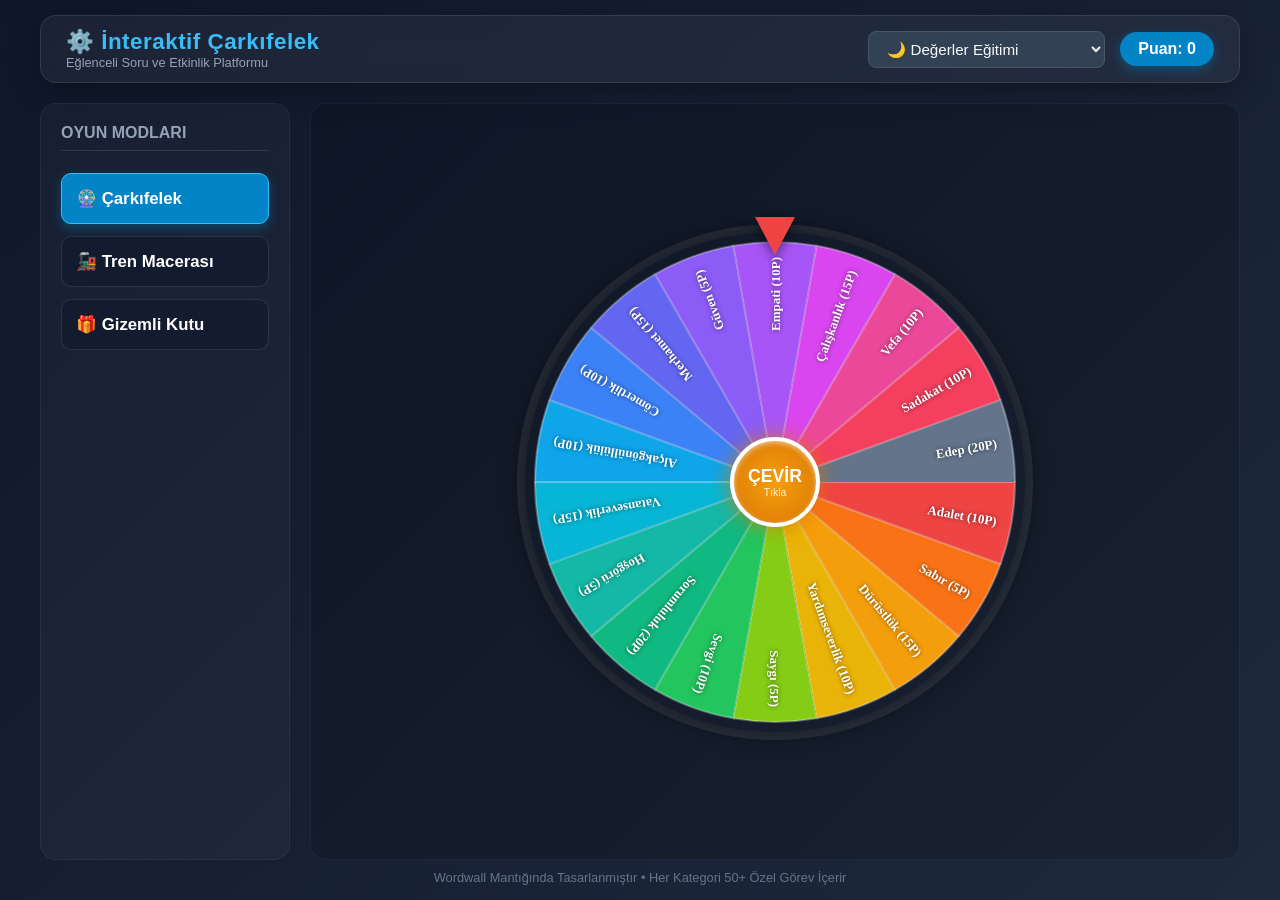
==== index.html @ 4c3ef081 "Add interactive wheel game interface in HTML" ====
<!DOCTYPE html>
<html lang="tr">
<head>
    <meta charset="UTF-8">
    <meta name="viewport" content="width=device-width, initial-scale=1.0">
    <title>İnteraktif Çarkıfelek</title>
    <style>
        * {
            box-sizing: border-box;
            margin: 0;
            padding: 0;
            font-family: 'Segoe UI', Tahoma, Geneva, Verdana, sans-serif;
            user-select: none;
        }

        body {
            background: linear-gradient(135deg, #0f172a 0%, #1e293b 100%);
            color: #fff;
            min-height: 100vh;
            display: flex;
            flex-direction: column;
            align-items: center;
            padding: 15px;
            overflow-x: hidden;
        }

        /* Top Header & Controls (Senin Orijinal Tasarımın) */
        header {
            width: 100%;
            max-width: 1200px;
            display: flex;
            justify-content: space-between;
            align-items: center;
            background: rgba(255, 255, 255, 0.05);
            backdrop-filter: blur(10px);
            padding: 12px 25px;
            border-radius: 16px;
            border: 1px solid rgba(255, 255, 255, 0.1);
            box-shadow: 0 8px 32px rgba(0,0,0,0.3);
            margin-bottom: 20px;
        }

        .title-box h1 { font-size: 1.4rem; color: #38bdf8; letter-spacing: 0.5px; }
        .title-box p { font-size: 0.8rem; color: #94a3b8; }

        .header-controls { display: flex; gap: 15px; align-items: center; }

        select {
            background: #334155; color: #f8fafc; border: 1px solid #475569;
            padding: 8px 14px; border-radius: 8px; font-size: 0.95rem; outline: none; cursor: pointer; transition: all 0.2s;
        }
        select:hover { border-color: #38bdf8; }

        .score-board {
            background: #0284c7; padding: 8px 18px; border-radius: 20px;
            font-weight: bold; font-size: 1rem; box-shadow: 0 4px 12px rgba(2, 132, 199, 0.4);
        }

        /* YENİ: Ana Layout (Yan Menü ve İçerik Alanı) */
        .main-layout {
            display: flex;
            width: 100%;
            max-width: 1200px;
            flex: 1;
            gap: 20px;
        }

        /* YENİ: Yan Menü (Sidebar) */
        .sidebar {
            width: 250px;
            background: rgba(255, 255, 255, 0.03);
            border-radius: 16px;
            border: 1px solid rgba(255, 255, 255, 0.05);
            padding: 20px;
            display: flex;
            flex-direction: column;
            gap: 12px;
        }

        .sidebar h3 {
            font-size: 1rem; color: #94a3b8; margin-bottom: 10px;
            text-transform: uppercase; border-bottom: 1px solid rgba(255,255,255,0.1); padding-bottom: 8px;
        }

        .mode-btn {
            background: rgba(15, 23, 42, 0.5); border: 1px solid rgba(255,255,255,0.1);
            color: #fff; padding: 14px; border-radius: 10px; font-size: 1.05rem; font-weight: bold;
            cursor: pointer; text-align: left; transition: 0.3s;
        }
        .mode-btn:hover { background: rgba(56, 189, 248, 0.1); }
        .mode-btn.active { background: #0284c7; border-color: #38bdf8; box-shadow: 0 4px 12px rgba(2, 132, 199, 0.4); }

        /* YENİ: Oyun Ekranı */
        .game-screen {
            flex: 1;
            display: flex;
            justify-content: center;
            align-items: center;
            position: relative;
            background: rgba(0, 0, 0, 0.15);
            border-radius: 16px;
            border: 1px solid rgba(255, 255, 255, 0.05);
            overflow: hidden;
            min-height: 550px;
            transition: transform 1s cubic-bezier(0.25, 1, 0.5, 1); /* Zoom efekti için geçiş eklendi */
            transform-origin: center bottom; /* Zoom merkezini alta aldık */
        }
        
        /* Zoom Class'ı eklendiğinde ekran yakınlaşır */
        .game-screen.zoomed {
            transform: scale(2.5) translateY(10%); 
        }

        .game-mode { display: none; width: 100%; height: 100%; justify-content: center; align-items: center; flex-direction: column; }
        .game-mode.active { display: flex; animation: fadeIn 0.4s; }

        @keyframes fadeIn { from { opacity: 0; } to { opacity: 1; } }

        /* Senin Çarkıfelek CSS'in */
        .wheel-wrapper { position: relative; width: 500px; height: 500px; display: flex; justify-content: center; align-items: center; margin: 10px 0; }
        .pointer {
            position: absolute; top: -15px; left: 50%; transform: translateX(-50%); width: 0; height: 0;
            border-left: 20px solid transparent; border-right: 20px solid transparent; border-top: 38px solid #ef4444; z-index: 10;
            filter: drop-shadow(0 4px 6px rgba(0,0,0,0.5));
        }
        canvas { border-radius: 50%; box-shadow: 0 0 35px rgba(0, 0, 0, 0.6), 0 0 0 8px rgba(255, 255, 255, 0.1); }
        .spin-btn {
            position: absolute; width: 90px; height: 90px; background: radial-gradient(circle, #f59e0b 0%, #d97706 100%);
            border: 4px solid #ffffff; border-radius: 50%; color: #ffffff; font-weight: 900; font-size: 1.1rem;
            display: flex; flex-direction: column; justify-content: center; align-items: center; cursor: pointer;
            box-shadow: 0 0 20px rgba(217, 119, 6, 0.8), inset 0 2px 5px rgba(255,255,255,0.5); z-index: 5; transition: transform 0.2s;
        }
        .spin-btn:active { transform: scale(0.95); }
        .spin-btn span { font-size: 0.65rem; font-weight: normal; opacity: 0.9; }

        /* YENİ: Tren Animasyonu CSS'i */
        .train-world { position: relative; width: 100%; height: 100%; display: flex; flex-direction: column; justify-content: flex-end; }
        .railway { width: 100%; height: 25px; background: #334155; position: absolute; bottom: 60px; border-top: 3px solid #94a3b8; border-bottom: 3px solid #94a3b8; z-index: 2; }
        .tunnel { position: absolute; right: -40px; bottom: 62px; font-size: 11rem; z-index: 10; line-height: 0.8; text-shadow: -10px 0 20px rgba(0,0,0,0.8); }
        
        .train {
            position: absolute; left: -250px; bottom: 70px; font-size: 6rem; z-index: 5;
            transition: transform 3.5s cubic-bezier(0.25, 0.1, 0.25, 1);
        }
        .train.go { transform: translateX(1200px); }
        
        .box-drop {
            position: absolute; left: 50%; top: -250px; transform: translateX(-50%); font-size: 4rem; cursor: pointer;
            transition: top 0.6s cubic-bezier(0.5, 1.5, 0.8, 1), transform 0.3s, opacity 0.3s; /* Transition eklendi */
            filter: drop-shadow(0 10px 15px rgba(0,0,0,0.6)); opacity: 0; z-index: 15; text-align: center;
        }
        /* Kutu Düşme Yeri Rayların Üstü Oldu */
        .box-drop.falling { top: calc(100% - 150px); opacity: 1; } 
        .box-drop:hover { transform: translateX(-50%) scale(1.1); }
        
        /* Kutu Patlama Animasyonu */
        .box-drop.opening {
            transform: translateX(-50%) scale(3); /* Büyüyerek patlama */
            opacity: 0; /* Görünmez olma */
            transition: transform 0.8s cubic-bezier(0.25, 1, 0.5, 1), opacity 0.8s ease-out;
            pointer-events: none; /* Tıklanmayı kapat */
        }

        .start-train-btn {
            background: #8b5cf6; color: white; border: none; padding: 15px 35px; border-radius: 12px; font-size: 1.2rem;
            font-weight: bold; cursor: pointer; margin-bottom: 250px; box-shadow: 0 4px 15px rgba(139, 92, 246, 0.5); z-index: 20; position: relative;
        }
        
        /* Ekranı Parlatma Efekti (Beyaz Flaş) */
        .flash-overlay {
            position: absolute; top: 0; left: 0; width: 100%; height: 100%;
            background: white; opacity: 0; z-index: 50; pointer-events: none;
            transition: opacity 0.5s ease-out;
        }
        .flash-overlay.flash { opacity: 0.8; }

        /* YENİ: Gizemli Kutu CSS'i */
        .mystery-box { font-size: 8rem; cursor: pointer; filter: drop-shadow(0 10px 20px rgba(0,0,0,0.5)); transition: transform 0.2s; }
        .mystery-box:hover { transform: scale(1.05); }
        .mystery-box.shake { animation: shake 0.5s cubic-bezier(.36,.07,.19,.97) both; }
        @keyframes shake { 10%, 90% { transform: translate3d(-5px, 0, 0); } 20%, 80% { transform: translate3d(5px, 0, 0); } 30%, 50%, 70% { transform: translate3d(-10px, 0, 0) rotate(-5deg); } 40%, 60% { transform: translate3d(10px, 0, 0) rotate(5deg); } }

        /* Senin Orijinal Modal (Soru) CSS'in */
        .modal-overlay { position: fixed; top: 0; left: 0; width: 100vw; height: 100vh; background: rgba(15, 23, 42, 0.85); backdrop-filter: blur(8px); display: flex; justify-content: center; align-items: center; z-index: 100; opacity: 0; visibility: hidden; transition: 0.5s ease; }
        .modal-overlay.active { opacity: 1; visibility: visible; transition-delay: 0.3s; /* Sorunun gelmesini biraz geciktiriyoruz */ } 
        .modal-card { background: #1e293b; border: 2px solid #38bdf8; border-radius: 24px; padding: 35px; width: 90%; max-width: 650px; text-align: center; box-shadow: 0 25px 50px -12px rgba(0, 0, 0, 0.7); transform: scale(0.3); transition: 0.7s cubic-bezier(0.34, 1.56, 0.64, 1); }
        .modal-overlay.active .modal-card { transform: scale(1); }
        .modal-header { display: inline-block; background: rgba(56, 189, 248, 0.15); color: #38bdf8; padding: 6px 16px; border-radius: 20px; font-size: 0.9rem; font-weight: 600; margin-bottom: 12px; }
        .modal-title { font-size: 2.2rem; color: #f8fafc; margin-bottom: 5px; font-weight: 800; }
        .modal-points { font-size: 1.2rem; color: #fbbf24; font-weight: 700; margin-bottom: 20px; }
        .task-box { background: #0f172a; border-radius: 16px; padding: 22px; font-size: 1.25rem; color: #e2e8f0; line-height: 1.6; margin-bottom: 25px; border: 1px dashed rgba(255, 255, 255, 0.15); display: flex; align-items: center; justify-content: center; min-height: 100px; }
        .modal-actions { display: flex; gap: 15px; justify-content: center; }
        .btn { padding: 12px 28px; border-radius: 12px; font-size: 1rem; font-weight: bold; cursor: pointer; border: none; color: white; display: flex; align-items: center; gap: 8px; }
        .btn-remove { background: #ef4444; } .btn-spin { background: #10b981; }

        footer { font-size: 0.8rem; color: #64748b; margin-top: 10px; text-align: center; width: 100%; }

        @media (max-width: 768px) {
            .main-layout { flex-direction: column; }
            .sidebar { width: 100%; flex-direction: row; flex-wrap: wrap; justify-content: center; }
            .sidebar h3 { width: 100%; text-align: center; }
            .wheel-wrapper { width: 320px; height: 320px; }
            header { flex-direction: column; gap: 10px; text-align: center; }
            .box-drop.falling { top: calc(100% - 130px); }
        }
    </style>
</head>
<body>

    <header>
        <div class="title-box">
            <h1>⚙️ İnteraktif Çarkıfelek</h1>
            <p>Eğlenceli Soru ve Etkinlik Platformu</p>
        </div>
        <div class="header-controls">
            <select id="presetSelect" onchange="changePreset()">
                <option value="degerler">🌙 Değerler Eğitimi</option>
                <option value="turkce">📚 Türkçe / Edebiyat</option>
                <option value="mat">📐 Matematik</option>
                <option value="fen">🔬 Fen Bilimleri</option>
                <option value="sosyal">🌍 Sosyal Bilgiler</option>
                <option value="ingilizce">🇬🇧 İngilizce</option>
                <option value="bilisim">💻 Bilişim & Teknoloji</option>
                <option value="sanat">🎨 Görsel Sanatlar & Müzik</option>
                <option value="kultur">🏆 Genel Kültür</option>
            </select>
            <div class="score-board">Puan: <span id="totalScore">0</span></div>
        </div>
    </header>

    <div class="main-layout">
        <!-- SOL MENÜ -->
        <div class="sidebar">
            <h3>Oyun Modları</h3>
            <button class="mode-btn active" onclick="setMode('wheel', this)">🎡 Çarkıfelek</button>
            <button class="mode-btn" onclick="setMode('train', this)">🚂 Tren Macerası</button>
            <button class="mode-btn" onclick="setMode('box', this)">🎁 Gizemli Kutu</button>
        </div>

        <!-- OYUN ALANI -->
        <div class="game-screen" id="mainGameScreen">
            <!-- Ekran Parlaması İçin -->
            <div class="flash-overlay" id="flashScreen"></div>

            <!-- Mod 1: Orijinal Çarkıfelek -->
            <div id="mode-wheel" class="game-mode active">
                <div class="wheel-wrapper">
                    <div class="pointer"></div>
                    <canvas id="wheelCanvas" width="500" height="500"></canvas>
                    <button class="spin-btn" id="spinBtn" onclick="spin()">
                        ÇEVİR<span>Tıkla</span>
                    </button>
                </div>
            </div>

            <!-- Mod 2: Tren Macerası -->
            <div id="mode-train" class="game-mode">
                <button class="start-train-btn" id="trainBtn" onclick="startTrain()">Treni Yola Çıkar</button>
                <div class="box-drop" id="trainBox" onclick="openTrainBoxWithAnim()">📦<br><span style="font-size: 1.2rem; color:#fff;">Soru Kutusu</span></div>
                <div class="train-world">
                    <div class="tunnel">⛰️⬛</div>
                    <div class="railway"></div>
                    <div class="train" id="trainIcon">🚂🚋🚋</div>
                </div>
            </div>

            <!-- Mod 3: Gizemli Kutu -->
            <div id="mode-box" class="game-mode">
                <h2 style="color: #cbd5e1; margin-bottom: 20px;">Sıradaki Konu Hangisi Olacak?</h2>
                <div class="mystery-box" id="mBox" onclick="shakeBox()">🎁</div>
                <p style="color: #94a3b8; margin-top: 10px;">Açmak için kutuya tıkla</p>
            </div>

        </div>
    </div>

    <!-- Orijinal Modal Tasarımın -->
    <div class="modal-overlay" id="resultModal">
        <div class="modal-card">
            <div class="modal-header" id="modalCategoryTag">Kategori</div>
            <div class="modal-title" id="modalTitle">Adalet</div>
            <div class="modal-points" id="modalPoints">+10 Puan</div>
            <div class="task-box" id="modalTask">Görev yükleniyor...</div>
            <div class="modal-actions">
                <button class="btn btn-remove" onclick="removeCurrentSlice()">🗑️ Kaldır (Sil)</button>
                <button class="btn btn-spin" onclick="closeModal()">🔄 Tamam (Devam Et)</button>
            </div>
        </div>
    </div>

    <footer>
        Wordwall Mantığında Tasarlanmıştır • Her Kategori 50+ Özel Görev İçerir
    </footer>

    <script>
        // --- SESLER ---
        const audioCtx = new (window.AudioContext || window.webkitAudioContext)();
        function playSound(type) {
            if (audioCtx.state === 'suspended') audioCtx.resume();
            const osc = audioCtx.createOscillator(); const gain = audioCtx.createGain();
            osc.connect(gain); gain.connect(audioCtx.destination);
            if (type === 'tick') {
                osc.type = 'triangle'; osc.frequency.setValueAtTime(600, audioCtx.currentTime); osc.frequency.exponentialRampToValueAtTime(100, audioCtx.currentTime + 0.05);
                gain.gain.setValueAtTime(0.15, audioCtx.currentTime); gain.gain.linearRampToValueAtTime(0.01, audioCtx.currentTime + 0.05);
                osc.start(); osc.stop(audioCtx.currentTime + 0.05);
            } else if (type === 'drop') {
                osc.type = 'sine'; osc.frequency.setValueAtTime(200, audioCtx.currentTime); osc.frequency.exponentialRampToValueAtTime(50, audioCtx.currentTime + 0.3);
                gain.gain.setValueAtTime(0.3, audioCtx.currentTime); gain.gain.linearRampToValueAtTime(0.01, audioCtx.currentTime + 0.3);
                osc.start(); osc.stop(audioCtx.currentTime + 0.3);
            } else if (type === 'win') {
                [400, 500, 600, 800].forEach((f, i) => {
                    const o = audioCtx.createOscillator(); const g = audioCtx.createGain(); o.connect(g); g.connect(audioCtx.destination);
                    o.frequency.value = f; g.gain.setValueAtTime(0.1, audioCtx.currentTime + i*0.1); g.gain.linearRampToValueAtTime(0.01, audioCtx.currentTime + i*0.1+0.2);
                    o.start(audioCtx.currentTime + i*0.1); o.stop(audioCtx.currentTime + i*0.1+0.2);
                });
            } else if (type === 'boom') { // Yeni Patlama Sesi
                 osc.type = 'square'; osc.frequency.setValueAtTime(100, audioCtx.currentTime); osc.frequency.exponentialRampToValueAtTime(10, audioCtx.currentTime + 0.8);
                 gain.gain.setValueAtTime(0.4, audioCtx.currentTime); gain.gain.linearRampToValueAtTime(0.01, audioCtx.currentTime + 0.8);
                 osc.start(); osc.stop(audioCtx.currentTime + 0.8);
            }
        }

        // --- VERİTABANI VE SORU ÜRETİCİ ---
        function generate50Tasks(categoryName, presetType) {
            const tasks = [];
            for (let i = 1; i <= 50; i++) {
                if (presetType === 'degerler') tasks.push(`[${categoryName} - Görev ${i}]: "${categoryName}" değerini uyguladığın ${i}. somut örneği paylaş.`);
                else if (presetType === 'fen') tasks.push(`[${categoryName} - Soru ${i}]: "${categoryName}" konusuyla ilgili günlük yaşamdan bir örnek ver.`);
                else if (presetType === 'mat') tasks.push(`[${categoryName} - Soru ${i}]: "${categoryName}" kullanılarak çözülebilecek ${i}. bir problem uydur.`);
                else if (presetType === 'turkce') tasks.push(`[${categoryName} - Görev ${i}]: İçinde "${categoryName}" kuralları olan ${i}. yaratıcı cümleni kur.`);
                else if (presetType === 'sosyal') tasks.push(`[${categoryName} - Soru ${i}]: "${categoryName}" konusunun günümüz dünyasına ${i}. etkisini anlat.`);
                else if (presetType === 'ingilizce') tasks.push(`[${categoryName} - Task ${i}]: Make a sentence using "${categoryName}" rules.`);
                else if (presetType === 'sanat') tasks.push(`[${categoryName} - Görev ${i}]: "${categoryName}" dendiğinde aklına gelen sanat eserini anlat.`);
                else if (presetType === 'kultur') tasks.push(`[${categoryName} - Soru ${i}]: "${categoryName}" alanında duyduğun ilginç bilgiyi paylaş.`);
                else tasks.push(`[${categoryName} - Görev ${i}]: "${categoryName}" kavramını teknolojiden anlamayan birine nasıl anlatırsın?`);
            }
            return tasks;
        }

        const rawPresets = {
            degerler: [{ name: "Adalet", points: 10 }, { name: "Sabır", points: 5 }, { name: "Dürüstlük", points: 15 }, { name: "Yardımseverlik", points: 10 }, { name: "Saygı", points: 5 }, { name: "Sevgi", points: 10 }, { name: "Sorumluluk", points: 20 }, { name: "Hoşgörü", points: 5 }, { name: "Vatanseverlik", points: 15 }, { name: "Alçakgönüllülük", points: 10 }, { name: "Cömertlik", points: 10 }, { name: "Merhamet", points: 15 }, { name: "Güven", points: 5 }, { name: "Empati", points: 10 }, { name: "Çalışkanlık", points: 15 }, { name: "Vefa", points: 10 }, { name: "Sadakat", points: 10 }, { name: "Edep", points: 20 }],
            turkce: [{ name: "Fiilimsiler", points: 15 }, { name: "Cümle Ögeleri", points: 20 }, { name: "Noktalama", points: 10 }, { name: "Yazım Kuralları", points: 10 }, { name: "Paragraf", points: 5 }, { name: "Anlam", points: 5 }, { name: "Atasözleri", points: 10 }, { name: "Deyimler", points: 10 }, { name: "Ses Olayları", points: 15 }, { name: "İsimler", points: 5 }, { name: "Sıfatlar", points: 10 }, { name: "Zamirler", points: 10 }, { name: "Zarflar", points: 15 }, { name: "Edat & Bağlaç", points: 10 }, { name: "Şiir", points: 20 }, { name: "Sanatlar", points: 15 }],
            mat: [{ name: "Çarpanlar", points: 15 }, { name: "Üslü İfadeler", points: 10 }, { name: "Kareköklü", points: 15 }, { name: "Veri Analizi", points: 5 }, { name: "Olasılık", points: 10 }, { name: "Cebirsel", points: 20 }, { name: "Denklemler", points: 15 }, { name: "Eşitsizlikler", points: 10 }, { name: "Üçgenler", points: 15 }, { name: "Benzerlik", points: 10 }, { name: "Dönüşüm", points: 5 }, { name: "Cisimler", points: 15 }, { name: "Orantı", points: 5 }, { name: "Yüzdeler", points: 10 }, { name: "Rasyonel", points: 10 }, { name: "Tam Sayılar", points: 5 }],
            fen: [{ name: "Hücre", points: 10 }, { name: "Kuvvet", points: 15 }, { name: "Madde", points: 5 }, { name: "Işık & Ses", points: 10 }, { name: "DNA", points: 20 }, { name: "Periyodik", points: 15 }, { name: "Makineler", points: 10 }, { name: "Elektrik", points: 10 }, { name: "Asit/Baz", points: 15 }, { name: "Sistemler", points: 5 }, { name: "Ekosistem", points: 10 }, { name: "Basınç", points: 15 }, { name: "Isı", points: 10 }, { name: "Güneş Sis.", points: 5 }, { name: "Atom", points: 10 }],
            sosyal: [{ name: "İlk Türkler", points: 10 }, { name: "Osmanlı", points: 15 }, { name: "İnkılap", points: 20 }, { name: "İklimler", points: 5 }, { name: "Yeryüzü", points: 10 }, { name: "Nüfus", points: 5 }, { name: "Yönetim", points: 10 }, { name: "İnsan Hakları", points: 15 }, { name: "Sorunlar", points: 20 }, { name: "Ekonomi", points: 10 }, { name: "Demokrasi", points: 15 }, { name: "Milli Müc.", points: 20 }, { name: "Afetler", points: 5 }, { name: "Harita", points: 10 }],
            ingilizce: [{ name: "Present Simple", points: 10 }, { name: "Continuous", points: 15 }, { name: "Past Tense", points: 20 }, { name: "Future", points: 10 }, { name: "Modals", points: 15 }, { name: "Pronouns", points: 5 }, { name: "Adjectives", points: 10 }, { name: "Adverbs", points: 10 }, { name: "Vocabulary", points: 15 }, { name: "Speaking", points: 20 }, { name: "Hobbies", points: 5 }, { name: "Animals", points: 10 }],
            bilisim: [{ name: "Algoritma", points: 15 }, { name: "Yapay Zeka", points: 20 }, { name: "Siber Güvenlik", points: 15 }, { name: "Donanım", points: 5 }, { name: "Yazılım", points: 10 }, { name: "Ağ", points: 10 }, { name: "Veri Tabanı", points: 15 }, { name: "Robotik", points: 20 }, { name: "3D", points: 10 }, { name: "Web", points: 10 }, { name: "Bulut", points: 10 }, { name: "Python", points: 15 }],
            sanat: [{ name: "Renkler", points: 10 }, { name: "Perspektif", points: 15 }, { name: "Rönesans", points: 20 }, { name: "Notalar", points: 5 }, { name: "Klasik Müzik", points: 15 }, { name: "Mimari", points: 15 }, { name: "Fotoğraf", points: 10 }, { name: "Bestekarlar", points: 15 }, { name: "Sinema", points: 10 }],
            kultur: [{ name: "Uzay", points: 15 }, { name: "Bilim İnsanları", points: 20 }, { name: "İcatlar", points: 10 }, { name: "Keşifler", points: 15 }, { name: "Mitoloji", points: 20 }, { name: "Harikalar", points: 15 }, { name: "Felsefe", points: 20 }, { name: "Nobel", points: 15 }, { name: "Spor", points: 10 }]
        };

        let activeSlices = []; let totalScore = 0; let selectedSliceIndex = -1;
        const sliceColors = ["#ef4444", "#f97316", "#f59e0b", "#eab308", "#84cc16", "#22c55e", "#10b981", "#14b8a6", "#06b6d4", "#0ea5e9", "#3b82f6", "#6366f1", "#8b5cf6", "#a855f7", "#d946ef", "#ec4899", "#f43f5e", "#64748b"];

        function changePreset() {
            const presetKey = document.getElementById("presetSelect").value;
            activeSlices = rawPresets[presetKey].map((item, idx) => ({
                name: item.name, points: item.points, color: sliceColors[idx % sliceColors.length], tasks: generate50Tasks(item.name, presetKey)
            }));
            drawWheel();
        }

        // --- SOL MENÜ GEÇİŞ ---
        function setMode(modeId, btn) {
            document.querySelectorAll('.game-mode').forEach(el => el.classList.remove('active'));
            document.getElementById('mode-' + modeId).classList.add('active');
            document.querySelectorAll('.mode-btn').forEach(el => el.classList.remove('active'));
            btn.classList.add('active');
        }

        // --- 1. ÇARKIFELEK İŞLEMLERİ ---
        const canvas = document.getElementById("wheelCanvas"); const ctx = canvas.getContext("2d"); const radius = canvas.width / 2;
        let currentAngle = 0; let isSpinning = false;

        function drawWheel() {
            ctx.clearRect(0, 0, canvas.width, canvas.height);
            if (activeSlices.length === 0) { ctx.fillStyle = "#fff"; ctx.font = "bold 20px Segoe UI"; ctx.textAlign = "center"; ctx.fillText("Tüm dilimler tamamlandı!", radius, radius); return; }
            const arcSize = (2 * Math.PI) / activeSlices.length;
            for (let i = 0; i < activeSlices.length; i++) {
                const angle = currentAngle + i * arcSize;
                ctx.beginPath(); ctx.moveTo(radius, radius); ctx.arc(radius, radius, radius - 10, angle, angle + arcSize);
                ctx.fillStyle = activeSlices[i].color; ctx.fill(); ctx.lineWidth = 2; ctx.strokeStyle = "rgba(255,255,255,0.3)"; ctx.stroke();
                ctx.save(); ctx.translate(radius, radius); ctx.rotate(angle + arcSize / 2);
                ctx.textAlign = "right"; ctx.fillStyle = "#ffffff"; ctx.font = "bold 13px Segoe UI"; ctx.shadowColor = "rgba(0, 0, 0, 0.6)"; ctx.shadowBlur = 4;
                ctx.fillText(`${activeSlices[i].name} (${activeSlices[i].points}P)`, radius - 25, 5); ctx.restore();
            }
        }

        function spin() {
            if (isSpinning || activeSlices.length === 0) return;
            isSpinning = true; const spinDuration = 5000; const startAngle = currentAngle;
            const totalRotation = (5 + Math.random() * 5) * 2 * Math.PI; const startTime = performance.now(); let lastTick = currentAngle;

            function animateSpin(currentTime) {
                const progress = Math.min((currentTime - startTime) / spinDuration, 1);
                currentAngle = startAngle + (1 - Math.pow(1 - progress, 4)) * totalRotation; drawWheel();
                
                const arcSize = (2 * Math.PI) / activeSlices.length;
                if (Math.floor(currentAngle / arcSize) !== Math.floor(lastTick / arcSize)) { playSound('tick'); lastTick = currentAngle; }
                
                if (progress < 1) requestAnimationFrame(animateSpin);
                else { isSpinning = false; triggerResult((2 * Math.PI - (currentAngle % (2 * Math.PI)) + 1.5 * Math.PI) % (2 * Math.PI)); }
            }
            requestAnimationFrame(animateSpin);
        }

        // --- 2. TREN MACERASI İŞLEMLERİ ---
        function startTrain() {
            if (activeSlices.length === 0) return alert("Bütün konular çözüldü!");
            const train = document.getElementById("trainIcon"); const box = document.getElementById("trainBox"); const btn = document.getElementById("trainBtn");
            btn.style.display = "none"; box.classList.remove("falling"); box.classList.remove("opening"); train.style.transition = "none"; train.classList.remove("go");
            
            setTimeout(() => {
                train.style.transition = "transform 3.5s cubic-bezier(0.25, 0.1, 0.25, 1)"; train.classList.add("go");
                setTimeout(() => { box.classList.add("falling"); playSound('drop'); }, 2200);
            }, 50);
        }

        // YENİ ANIMASYON: Kutuyu Aç ve Yakınlaştır (Zoom)
        function openTrainBoxWithAnim() {
            if (activeSlices.length === 0) return;
            const box = document.getElementById("trainBox");
            const screen = document.getElementById("mainGameScreen");
            const flash = document.getElementById("flashScreen");

            // 1. Ekranı Zoomla
            screen.classList.add("zoomed");
            
            // 2. Zoom bitince kutuyu patlat
            setTimeout(() => {
                playSound('boom');
                box.classList.add("opening"); // Kutu büyüyüp şeffaflaşır (patlar)
                flash.classList.add("flash"); // Beyaz parlama efekti
                
                // 3. Parlama geçtikten sonra soruyu getir
                setTimeout(() => {
                    flash.classList.remove("flash");
                    triggerResult(Math.random() * 2 * Math.PI); // Rastgele Açıdan Soru Seçimi
                }, 500);
            }, 1000); // 1 Saniyelik zoom animasyon süresini bekler
        }


        // --- 3. GİZEMLİ KUTU İŞLEMLERİ ---
        function shakeBox() {
            if (activeSlices.length === 0) return alert("Bütün konular çözüldü!");
            const box = document.getElementById("mBox");
            box.classList.add("shake"); playSound('tick');
            setTimeout(() => { box.classList.remove("shake"); triggerResult(Math.random() * 2 * Math.PI); }, 600);
        }

        // --- ORTAK SORU MODALI ---
        function triggerResult(calculatedAngle) {
            const arcSize = (2 * Math.PI) / activeSlices.length;
            selectedSliceIndex = Math.floor(calculatedAngle / arcSize) % activeSlices.length;
            const selected = activeSlices[selectedSliceIndex];
            
            totalScore += selected.points; document.getElementById("totalScore").innerText = totalScore;
            const taskIndex = Math.floor(Math.random() * selected.tasks.length);
            const chosenTask = selected.tasks[taskIndex];
            selected.tasks.splice(taskIndex, 1); // Çıkan soruyu sil (birdaha çıkmasın)

            document.getElementById("modalCategoryTag").innerText = document.getElementById("presetSelect").selectedOptions[0].text;
            document.getElementById("modalTitle").innerText = selected.name;
            document.getElementById("modalPoints").innerText = `🎯 Kazanılan: +${selected.points} Puan`;
            document.getElementById("modalTask").innerText = chosenTask;

            playSound('win'); document.getElementById("resultModal").classList.add("active");
        }

        // Modal Butonları
        function removeCurrentSlice() { 
            if (selectedSliceIndex !== -1) { activeSlices.splice(selectedSliceIndex, 1); selectedSliceIndex = -1; drawWheel(); } 
            closeModal(); 
        }

        function closeModal() { 
            document.getElementById("resultModal").classList.remove("active"); 
            
            // YENİ: Ekran Zoomunu Sıfırla (Tren Animasyonundan sonra)
            const screen = document.getElementById("mainGameScreen");
            if (screen.classList.contains("zoomed")) {
                screen.classList.remove("zoomed");
                document.getElementById("trainBtn").style.display = "block"; 
                document.getElementById("trainBox").classList.remove("falling");
                document.getElementById("trainBox").classList.remove("opening");
            }
        }

        window.onload = () => { changePreset(); };
    </script>
</body>
</html>
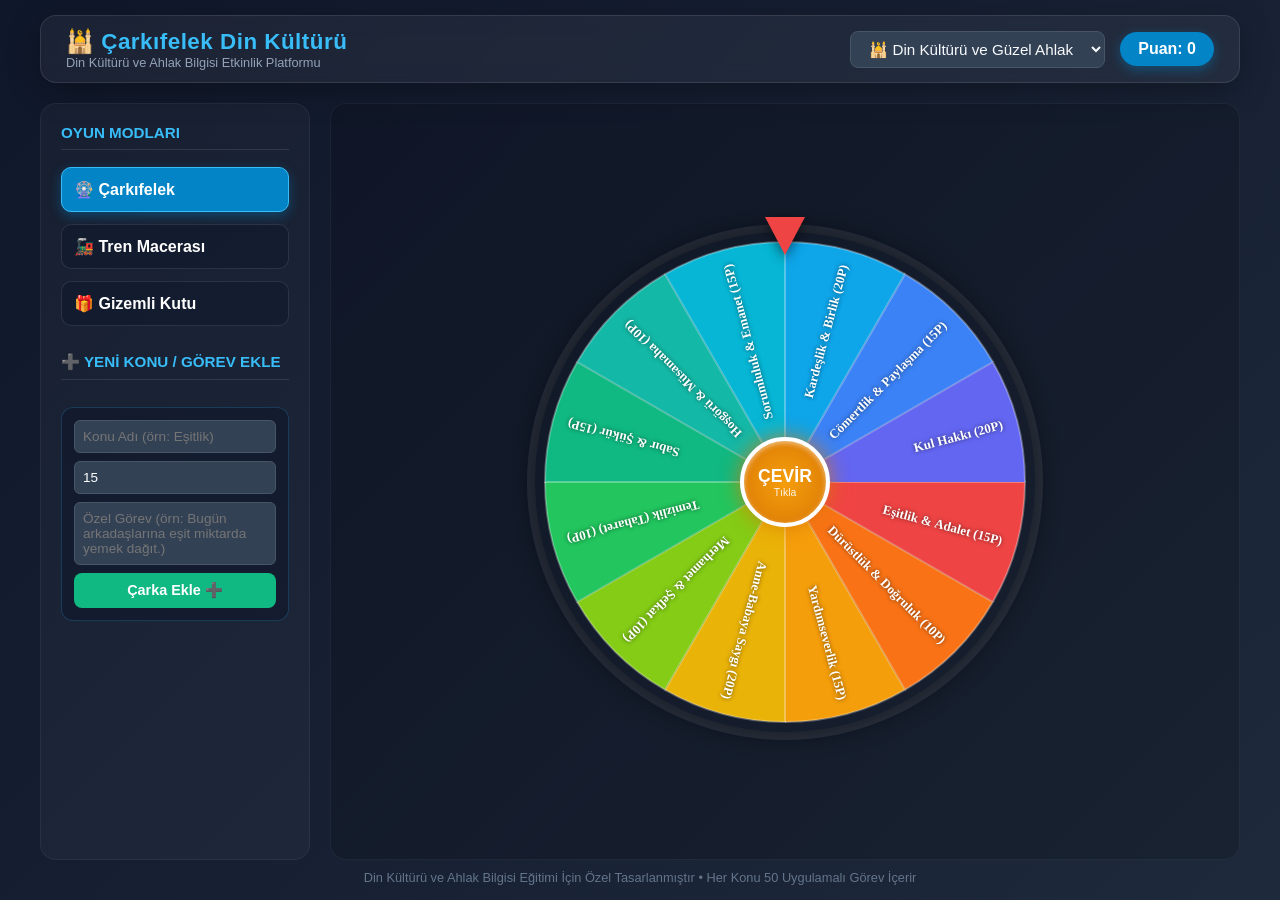
==== commit 49ae6e24: "Update index.html" ====
--- a/index.html
+++ b/index.html
@@ -3,7 +3,7 @@
 <head>
     <meta charset="UTF-8">
     <meta name="viewport" content="width=device-width, initial-scale=1.0">
-    <title>İnteraktif Çarkıfelek</title>
+    <title>Çarkıfelek</title>
     <style>
         * {
             box-sizing: border-box;
@@ -24,7 +24,7 @@
             overflow-x: hidden;
         }
 
-        /* Top Header & Controls (Senin Orijinal Tasarımın) */
+        /* Top Header & Controls */
         header {
             width: 100%;
             max-width: 1200px;
@@ -56,7 +56,7 @@
             font-weight: bold; font-size: 1rem; box-shadow: 0 4px 12px rgba(2, 132, 199, 0.4);
         }
 
-        /* YENİ: Ana Layout (Yan Menü ve İçerik Alanı) */
+        /* Ana Layout */
         .main-layout {
             display: flex;
             width: 100%;
@@ -65,9 +65,9 @@
             gap: 20px;
         }
 
-        /* YENİ: Yan Menü (Sidebar) */
+        /* Yan Menü (Sidebar) */
         .sidebar {
-            width: 250px;
+            width: 270px;
             background: rgba(255, 255, 255, 0.03);
             border-radius: 16px;
             border: 1px solid rgba(255, 255, 255, 0.05);
@@ -78,19 +78,64 @@
         }
 
         .sidebar h3 {
-            font-size: 1rem; color: #94a3b8; margin-bottom: 10px;
+            font-size: 0.95rem; color: #38bdf8; margin-bottom: 5px;
             text-transform: uppercase; border-bottom: 1px solid rgba(255,255,255,0.1); padding-bottom: 8px;
         }
 
         .mode-btn {
             background: rgba(15, 23, 42, 0.5); border: 1px solid rgba(255,255,255,0.1);
-            color: #fff; padding: 14px; border-radius: 10px; font-size: 1.05rem; font-weight: bold;
+            color: #fff; padding: 12px; border-radius: 10px; font-size: 1rem; font-weight: bold;
             cursor: pointer; text-align: left; transition: 0.3s;
         }
         .mode-btn:hover { background: rgba(56, 189, 248, 0.1); }
         .mode-btn.active { background: #0284c7; border-color: #38bdf8; box-shadow: 0 4px 12px rgba(2, 132, 199, 0.4); }
 
-        /* YENİ: Oyun Ekranı */
+        /* YENİ: Konu / Görev Ekleme Formu */
+        .add-topic-box {
+            background: rgba(15, 23, 42, 0.6);
+            border: 1px solid rgba(56, 189, 248, 0.2);
+            border-radius: 12px;
+            padding: 12px;
+            display: flex;
+            flex-direction: column;
+            gap: 8px;
+            margin-top: 10px;
+        }
+
+        .add-topic-box input, .add-topic-box textarea {
+            background: #334155;
+            color: #fff;
+            border: 1px solid #475569;
+            border-radius: 6px;
+            padding: 8px;
+            font-size: 0.85rem;
+            outline: none;
+            width: 100%;
+            resize: none;
+        }
+
+        .add-topic-box input:focus, .add-topic-box textarea:focus {
+            border-color: #38bdf8;
+        }
+
+        .btn-add-custom {
+            background: #10b981;
+            color: white;
+            border: none;
+            padding: 9px;
+            border-radius: 8px;
+            font-weight: bold;
+            font-size: 0.9rem;
+            cursor: pointer;
+            transition: 0.2s;
+            text-align: center;
+        }
+
+        .btn-add-custom:hover {
+            background: #059669;
+        }
+
+        /* Oyun Ekranı */
         .game-screen {
             flex: 1;
             display: flex;
@@ -102,11 +147,10 @@
             border: 1px solid rgba(255, 255, 255, 0.05);
             overflow: hidden;
             min-height: 550px;
-            transition: transform 1s cubic-bezier(0.25, 1, 0.5, 1); /* Zoom efekti için geçiş eklendi */
-            transform-origin: center bottom; /* Zoom merkezini alta aldık */
+            transition: transform 1s cubic-bezier(0.25, 1, 0.5, 1);
+            transform-origin: center bottom;
         }
         
-        /* Zoom Class'ı eklendiğinde ekran yakınlaşır */
         .game-screen.zoomed {
             transform: scale(2.5) translateY(10%); 
         }
@@ -116,7 +160,7 @@
 
         @keyframes fadeIn { from { opacity: 0; } to { opacity: 1; } }
 
-        /* Senin Çarkıfelek CSS'in */
+        /* Çarkıfelek CSS */
         .wheel-wrapper { position: relative; width: 500px; height: 500px; display: flex; justify-content: center; align-items: center; margin: 10px 0; }
         .pointer {
             position: absolute; top: -15px; left: 50%; transform: translateX(-50%); width: 0; height: 0;
@@ -133,7 +177,7 @@
         .spin-btn:active { transform: scale(0.95); }
         .spin-btn span { font-size: 0.65rem; font-weight: normal; opacity: 0.9; }
 
-        /* YENİ: Tren Animasyonu CSS'i */
+        /* Tren Animasyonu CSS */
         .train-world { position: relative; width: 100%; height: 100%; display: flex; flex-direction: column; justify-content: flex-end; }
         .railway { width: 100%; height: 25px; background: #334155; position: absolute; bottom: 60px; border-top: 3px solid #94a3b8; border-bottom: 3px solid #94a3b8; z-index: 2; }
         .tunnel { position: absolute; right: -40px; bottom: 62px; font-size: 11rem; z-index: 10; line-height: 0.8; text-shadow: -10px 0 20px rgba(0,0,0,0.8); }
@@ -146,19 +190,17 @@
         
         .box-drop {
             position: absolute; left: 50%; top: -250px; transform: translateX(-50%); font-size: 4rem; cursor: pointer;
-            transition: top 0.6s cubic-bezier(0.5, 1.5, 0.8, 1), transform 0.3s, opacity 0.3s; /* Transition eklendi */
+            transition: top 0.6s cubic-bezier(0.5, 1.5, 0.8, 1), transform 0.3s, opacity 0.3s;
             filter: drop-shadow(0 10px 15px rgba(0,0,0,0.6)); opacity: 0; z-index: 15; text-align: center;
         }
-        /* Kutu Düşme Yeri Rayların Üstü Oldu */
         .box-drop.falling { top: calc(100% - 150px); opacity: 1; } 
         .box-drop:hover { transform: translateX(-50%) scale(1.1); }
         
-        /* Kutu Patlama Animasyonu */
         .box-drop.opening {
-            transform: translateX(-50%) scale(3); /* Büyüyerek patlama */
-            opacity: 0; /* Görünmez olma */
+            transform: translateX(-50%) scale(3);
+            opacity: 0;
             transition: transform 0.8s cubic-bezier(0.25, 1, 0.5, 1), opacity 0.8s ease-out;
-            pointer-events: none; /* Tıklanmayı kapat */
+            pointer-events: none;
         }
 
         .start-train-btn {
@@ -166,7 +208,6 @@
             font-weight: bold; cursor: pointer; margin-bottom: 250px; box-shadow: 0 4px 15px rgba(139, 92, 246, 0.5); z-index: 20; position: relative;
         }
         
-        /* Ekranı Parlatma Efekti (Beyaz Flaş) */
         .flash-overlay {
             position: absolute; top: 0; left: 0; width: 100%; height: 100%;
             background: white; opacity: 0; z-index: 50; pointer-events: none;
@@ -174,15 +215,15 @@
         }
         .flash-overlay.flash { opacity: 0.8; }
 
-        /* YENİ: Gizemli Kutu CSS'i */
+        /* Gizemli Kutu CSS */
         .mystery-box { font-size: 8rem; cursor: pointer; filter: drop-shadow(0 10px 20px rgba(0,0,0,0.5)); transition: transform 0.2s; }
         .mystery-box:hover { transform: scale(1.05); }
         .mystery-box.shake { animation: shake 0.5s cubic-bezier(.36,.07,.19,.97) both; }
         @keyframes shake { 10%, 90% { transform: translate3d(-5px, 0, 0); } 20%, 80% { transform: translate3d(5px, 0, 0); } 30%, 50%, 70% { transform: translate3d(-10px, 0, 0) rotate(-5deg); } 40%, 60% { transform: translate3d(10px, 0, 0) rotate(5deg); } }
 
-        /* Senin Orijinal Modal (Soru) CSS'in */
+        /* Modal (Soru Gösterimi) CSS */
         .modal-overlay { position: fixed; top: 0; left: 0; width: 100vw; height: 100vh; background: rgba(15, 23, 42, 0.85); backdrop-filter: blur(8px); display: flex; justify-content: center; align-items: center; z-index: 100; opacity: 0; visibility: hidden; transition: 0.5s ease; }
-        .modal-overlay.active { opacity: 1; visibility: visible; transition-delay: 0.3s; /* Sorunun gelmesini biraz geciktiriyoruz */ } 
+        .modal-overlay.active { opacity: 1; visibility: visible; transition-delay: 0.3s; } 
         .modal-card { background: #1e293b; border: 2px solid #38bdf8; border-radius: 24px; padding: 35px; width: 90%; max-width: 650px; text-align: center; box-shadow: 0 25px 50px -12px rgba(0, 0, 0, 0.7); transform: scale(0.3); transition: 0.7s cubic-bezier(0.34, 1.56, 0.64, 1); }
         .modal-overlay.active .modal-card { transform: scale(1); }
         .modal-header { display: inline-block; background: rgba(56, 189, 248, 0.15); color: #38bdf8; padding: 6px 16px; border-radius: 20px; font-size: 0.9rem; font-weight: 600; margin-bottom: 12px; }
@@ -209,20 +250,14 @@
 
     <header>
         <div class="title-box">
-            <h1>⚙️ İnteraktif Çarkıfelek</h1>
-            <p>Eğlenceli Soru ve Etkinlik Platformu</p>
+            <h1>🕌 Çarkıfelek Din Kültürü</h1>
+            <p>Din Kültürü ve Ahlak Bilgisi Etkinlik Platformu</p>
         </div>
         <div class="header-controls">
+            <!-- Sadece Din Kültürü Seçeneği Bırakıldı -->
             <select id="presetSelect" onchange="changePreset()">
-                <option value="degerler">🌙 Değerler Eğitimi</option>
-                <option value="turkce">📚 Türkçe / Edebiyat</option>
-                <option value="mat">📐 Matematik</option>
-                <option value="fen">🔬 Fen Bilimleri</option>
-                <option value="sosyal">🌍 Sosyal Bilgiler</option>
-                <option value="ingilizce">🇬🇧 İngilizce</option>
-                <option value="bilisim">💻 Bilişim & Teknoloji</option>
-                <option value="sanat">🎨 Görsel Sanatlar & Müzik</option>
-                <option value="kultur">🏆 Genel Kültür</option>
+                <option value="din_kulturu">🕌 Din Kültürü ve Güzel Ahlak</option>
+                <option value="din_ibadet">🤲 İbadetler ve Temel Bilgiler</option>
             </select>
             <div class="score-board">Puan: <span id="totalScore">0</span></div>
         </div>
@@ -235,14 +270,22 @@
             <button class="mode-btn active" onclick="setMode('wheel', this)">🎡 Çarkıfelek</button>
             <button class="mode-btn" onclick="setMode('train', this)">🚂 Tren Macerası</button>
             <button class="mode-btn" onclick="setMode('box', this)">🎁 Gizemli Kutu</button>
+
+            <!-- YENİ: Kendimiz Ekleyebilelim Paneli -->
+            <h3 style="margin-top: 15px;">➕ Yeni Konu / Görev Ekle</h3>
+            <div class="add-topic-box">
+                <input type="text" id="newTopicName" placeholder="Konu Adı (örn: Eşitlik)" />
+                <input type="number" id="newTopicPoints" placeholder="Puan (örn: 15)" value="15" />
+                <textarea id="newTopicCustomTask" placeholder="Özel Görev (örn: Bugün arkadaşlarına eşit miktarda yemek dağıt.)" rows="3"></textarea>
+                <button class="btn-add-custom" onclick="addNewCustomTopic()">Çarka Ekle ➕</button>
+            </div>
         </div>
 
         <!-- OYUN ALANI -->
         <div class="game-screen" id="mainGameScreen">
-            <!-- Ekran Parlaması İçin -->
             <div class="flash-overlay" id="flashScreen"></div>
 
-            <!-- Mod 1: Orijinal Çarkıfelek -->
+            <!-- Mod 1: Çarkıfelek -->
             <div id="mode-wheel" class="game-mode active">
                 <div class="wheel-wrapper">
                     <div class="pointer"></div>
@@ -266,7 +309,7 @@
 
             <!-- Mod 3: Gizemli Kutu -->
             <div id="mode-box" class="game-mode">
-                <h2 style="color: #cbd5e1; margin-bottom: 20px;">Sıradaki Konu Hangisi Olacak?</h2>
+                <h2 style="color: #cbd5e1; margin-bottom: 20px;">Sıradaki Din Kültürü Konusu Ne Olacak?</h2>
                 <div class="mystery-box" id="mBox" onclick="shakeBox()">🎁</div>
                 <p style="color: #94a3b8; margin-top: 10px;">Açmak için kutuya tıkla</p>
             </div>
@@ -274,11 +317,11 @@
         </div>
     </div>
 
-    <!-- Orijinal Modal Tasarımın -->
+    <!-- Modal (Görev Ekranı) -->
     <div class="modal-overlay" id="resultModal">
         <div class="modal-card">
             <div class="modal-header" id="modalCategoryTag">Kategori</div>
-            <div class="modal-title" id="modalTitle">Adalet</div>
+            <div class="modal-title" id="modalTitle">Eşitlik & Adalet</div>
             <div class="modal-points" id="modalPoints">+10 Puan</div>
             <div class="task-box" id="modalTask">Görev yükleniyor...</div>
             <div class="modal-actions">
@@ -289,7 +332,7 @@
     </div>
 
     <footer>
-        Wordwall Mantığında Tasarlanmıştır • Her Kategori 50+ Özel Görev İçerir
+        Din Kültürü ve Ahlak Bilgisi Eğitimi İçin Özel Tasarlanmıştır • Her Konu 50 Uygulamalı Görev İçerir
     </footer>
 
     <script>
@@ -313,51 +356,120 @@
                     o.frequency.value = f; g.gain.setValueAtTime(0.1, audioCtx.currentTime + i*0.1); g.gain.linearRampToValueAtTime(0.01, audioCtx.currentTime + i*0.1+0.2);
                     o.start(audioCtx.currentTime + i*0.1); o.stop(audioCtx.currentTime + i*0.1+0.2);
                 });
-            } else if (type === 'boom') { // Yeni Patlama Sesi
-                 osc.type = 'square'; osc.frequency.setValueAtTime(100, audioCtx.currentTime); osc.frequency.exponentialRampToValueAtTime(10, audioCtx.currentTime + 0.8);
-                 gain.gain.setValueAtTime(0.4, audioCtx.currentTime); gain.gain.linearRampToValueAtTime(0.01, audioCtx.currentTime + 0.8);
-                 osc.start(); osc.stop(audioCtx.currentTime + 0.8);
-            }
-        }
-
-        // --- VERİTABANI VE SORU ÜRETİCİ ---
-        function generate50Tasks(categoryName, presetType) {
+            } else if (type === 'boom') {
+                osc.type = 'square'; osc.frequency.setValueAtTime(100, audioCtx.currentTime); osc.frequency.exponentialRampToValueAtTime(10, audioCtx.currentTime + 0.8);
+                gain.gain.setValueAtTime(0.4, audioCtx.currentTime); gain.gain.linearRampToValueAtTime(0.01, audioCtx.currentTime + 0.8);
+                osc.start(); osc.stop(audioCtx.currentTime + 0.8);
+            }
+        }
+
+        // --- DIN KÜLTÜRÜ 50 GÖREV ÜRETİCİ ---
+        function generate50Tasks(categoryName, customFirstTask) {
             const tasks = [];
-            for (let i = 1; i <= 50; i++) {
-                if (presetType === 'degerler') tasks.push(`[${categoryName} - Görev ${i}]: "${categoryName}" değerini uyguladığın ${i}. somut örneği paylaş.`);
-                else if (presetType === 'fen') tasks.push(`[${categoryName} - Soru ${i}]: "${categoryName}" konusuyla ilgili günlük yaşamdan bir örnek ver.`);
-                else if (presetType === 'mat') tasks.push(`[${categoryName} - Soru ${i}]: "${categoryName}" kullanılarak çözülebilecek ${i}. bir problem uydur.`);
-                else if (presetType === 'turkce') tasks.push(`[${categoryName} - Görev ${i}]: İçinde "${categoryName}" kuralları olan ${i}. yaratıcı cümleni kur.`);
-                else if (presetType === 'sosyal') tasks.push(`[${categoryName} - Soru ${i}]: "${categoryName}" konusunun günümüz dünyasına ${i}. etkisini anlat.`);
-                else if (presetType === 'ingilizce') tasks.push(`[${categoryName} - Task ${i}]: Make a sentence using "${categoryName}" rules.`);
-                else if (presetType === 'sanat') tasks.push(`[${categoryName} - Görev ${i}]: "${categoryName}" dendiğinde aklına gelen sanat eserini anlat.`);
-                else if (presetType === 'kultur') tasks.push(`[${categoryName} - Soru ${i}]: "${categoryName}" alanında duyduğun ilginç bilgiyi paylaş.`);
-                else tasks.push(`[${categoryName} - Görev ${i}]: "${categoryName}" kavramını teknolojiden anlamayan birine nasıl anlatırsın?`);
-            }
+            
+            // Eğer özel bir görev girilmişse 1. sıraya ekle
+            if (customFirstTask && customFirstTask.trim() !== "") {
+                tasks.push(`[${categoryName} - Görev 1]: ${customFirstTask}`);
+            } else {
+                if (categoryName.includes("Eşitlik") || categoryName.includes("Adalet")) {
+                    tasks.push(`[${categoryName} - Görev 1]: Bugün arkadaşlarına veya kardeşlerine eşit miktarda yemek/ikram dağıt ve adil davran.`);
+                } else if (categoryName.includes("Yardımseverlik") || categoryName.includes("Sadaka")) {
+                    tasks.push(`[${categoryName} - Görev 1]: Bugün bir arkadaşına yardıma ihtiyacı olduğu bir konuda destek ol veya bir hayır yap.`);
+                } else if (categoryName.includes("Dürüstlük")) {
+                    tasks.push(`[${categoryName} - Görev 1]: Bugün gün boyunca ne olursa olsun dürüst olmaya ve doğruyu söylemeye özen göster.`);
+                } else {
+                    tasks.push(`[${categoryName} - Görev 1]: "${categoryName}" bilinciyle bugün çevrendeki insanlara faydalı bir adım at.`);
+                }
+            }
+
+            // 50 Göreve Tamamlayan Uygulamalı Din Kültürü Görev Şablonları
+            const actionTemplates = [
+                `Bugün sınıfta veya evde "${categoryName}" ilkesini uyguladığın somut bir davranışı arkadaşlarınla paylaş.`,
+                `Peygamberimizin "${categoryName}" ile ilgili bir hadis-i şerifini öğrenip bir arkadaşına anlat.`,
+                `Bugün gün boyunca insanlara güler yüz göstererek sadaka sevabı kazan.`,
+                `Ailenden veya arkadaşlarından biriyle "${categoryName}" üzerine kısa bir sohbet et.`,
+                `Bugün çevrendeki bir insanın yükünü hafifletecek somut bir kolaylık sağla.`,
+                `Peygamber Efendimizin hayatından "${categoryName}" konusuna örnek teşkil eden bir olayı araştır.`,
+                `Bugün bir insana veya hayvana merhametle muamele ederek ne hissettiğini yaz.`,
+                `Sofraya oturmadan ve kalktıktan sonra ellerini yıkayıp şükretmeyi unutma.`,
+                `Bugün bir arkadaşına güzel bir söz söyleyerek gönlünü al.`,
+                `Çevrendeki ve doğadaki nimetlere dikkat ederek bugün israftan kaçın.`,
+                `İki arkadaşın arasında herhangi bir anlaşmazlık olursa adil ve eşit bir hakem ol.`,
+                `Bugün kul hakkına girmemek için sıraya girerken ve konuşurken hakk gözettiğine emin ol.`
+            ];
+
+            while (tasks.length < 50) {
+                const idx = tasks.length + 1;
+                const template = actionTemplates[(idx - 2) % actionTemplates.length];
+                tasks.push(`[${categoryName} - Görev ${idx}]: ${template}`);
+            }
+
             return tasks;
         }
 
-        const rawPresets = {
-            degerler: [{ name: "Adalet", points: 10 }, { name: "Sabır", points: 5 }, { name: "Dürüstlük", points: 15 }, { name: "Yardımseverlik", points: 10 }, { name: "Saygı", points: 5 }, { name: "Sevgi", points: 10 }, { name: "Sorumluluk", points: 20 }, { name: "Hoşgörü", points: 5 }, { name: "Vatanseverlik", points: 15 }, { name: "Alçakgönüllülük", points: 10 }, { name: "Cömertlik", points: 10 }, { name: "Merhamet", points: 15 }, { name: "Güven", points: 5 }, { name: "Empati", points: 10 }, { name: "Çalışkanlık", points: 15 }, { name: "Vefa", points: 10 }, { name: "Sadakat", points: 10 }, { name: "Edep", points: 20 }],
-            turkce: [{ name: "Fiilimsiler", points: 15 }, { name: "Cümle Ögeleri", points: 20 }, { name: "Noktalama", points: 10 }, { name: "Yazım Kuralları", points: 10 }, { name: "Paragraf", points: 5 }, { name: "Anlam", points: 5 }, { name: "Atasözleri", points: 10 }, { name: "Deyimler", points: 10 }, { name: "Ses Olayları", points: 15 }, { name: "İsimler", points: 5 }, { name: "Sıfatlar", points: 10 }, { name: "Zamirler", points: 10 }, { name: "Zarflar", points: 15 }, { name: "Edat & Bağlaç", points: 10 }, { name: "Şiir", points: 20 }, { name: "Sanatlar", points: 15 }],
-            mat: [{ name: "Çarpanlar", points: 15 }, { name: "Üslü İfadeler", points: 10 }, { name: "Kareköklü", points: 15 }, { name: "Veri Analizi", points: 5 }, { name: "Olasılık", points: 10 }, { name: "Cebirsel", points: 20 }, { name: "Denklemler", points: 15 }, { name: "Eşitsizlikler", points: 10 }, { name: "Üçgenler", points: 15 }, { name: "Benzerlik", points: 10 }, { name: "Dönüşüm", points: 5 }, { name: "Cisimler", points: 15 }, { name: "Orantı", points: 5 }, { name: "Yüzdeler", points: 10 }, { name: "Rasyonel", points: 10 }, { name: "Tam Sayılar", points: 5 }],
-            fen: [{ name: "Hücre", points: 10 }, { name: "Kuvvet", points: 15 }, { name: "Madde", points: 5 }, { name: "Işık & Ses", points: 10 }, { name: "DNA", points: 20 }, { name: "Periyodik", points: 15 }, { name: "Makineler", points: 10 }, { name: "Elektrik", points: 10 }, { name: "Asit/Baz", points: 15 }, { name: "Sistemler", points: 5 }, { name: "Ekosistem", points: 10 }, { name: "Basınç", points: 15 }, { name: "Isı", points: 10 }, { name: "Güneş Sis.", points: 5 }, { name: "Atom", points: 10 }],
-            sosyal: [{ name: "İlk Türkler", points: 10 }, { name: "Osmanlı", points: 15 }, { name: "İnkılap", points: 20 }, { name: "İklimler", points: 5 }, { name: "Yeryüzü", points: 10 }, { name: "Nüfus", points: 5 }, { name: "Yönetim", points: 10 }, { name: "İnsan Hakları", points: 15 }, { name: "Sorunlar", points: 20 }, { name: "Ekonomi", points: 10 }, { name: "Demokrasi", points: 15 }, { name: "Milli Müc.", points: 20 }, { name: "Afetler", points: 5 }, { name: "Harita", points: 10 }],
-            ingilizce: [{ name: "Present Simple", points: 10 }, { name: "Continuous", points: 15 }, { name: "Past Tense", points: 20 }, { name: "Future", points: 10 }, { name: "Modals", points: 15 }, { name: "Pronouns", points: 5 }, { name: "Adjectives", points: 10 }, { name: "Adverbs", points: 10 }, { name: "Vocabulary", points: 15 }, { name: "Speaking", points: 20 }, { name: "Hobbies", points: 5 }, { name: "Animals", points: 10 }],
-            bilisim: [{ name: "Algoritma", points: 15 }, { name: "Yapay Zeka", points: 20 }, { name: "Siber Güvenlik", points: 15 }, { name: "Donanım", points: 5 }, { name: "Yazılım", points: 10 }, { name: "Ağ", points: 10 }, { name: "Veri Tabanı", points: 15 }, { name: "Robotik", points: 20 }, { name: "3D", points: 10 }, { name: "Web", points: 10 }, { name: "Bulut", points: 10 }, { name: "Python", points: 15 }],
-            sanat: [{ name: "Renkler", points: 10 }, { name: "Perspektif", points: 15 }, { name: "Rönesans", points: 20 }, { name: "Notalar", points: 5 }, { name: "Klasik Müzik", points: 15 }, { name: "Mimari", points: 15 }, { name: "Fotoğraf", points: 10 }, { name: "Bestekarlar", points: 15 }, { name: "Sinema", points: 10 }],
-            kultur: [{ name: "Uzay", points: 15 }, { name: "Bilim İnsanları", points: 20 }, { name: "İcatlar", points: 10 }, { name: "Keşifler", points: 15 }, { name: "Mitoloji", points: 20 }, { name: "Harikalar", points: 15 }, { name: "Felsefe", points: 20 }, { name: "Nobel", points: 15 }, { name: "Spor", points: 10 }]
+        // Sadece Din Kültürü Veri Tabanı
+        let rawPresets = {
+            din_kulturu: [
+                { name: "Eşitlik & Adalet", points: 15, customTask: "Bugün arkadaşlarına veya kardeşlerine eşit miktarda yemek/ikram dağıt." },
+                { name: "Dürüstlük & Doğruluk", points: 10, customTask: "Bugün ne olursa olsun yalan söylemeyeceğine ve dürüst kalacağına söz ver." },
+                { name: "Yardımseverlik", points: 15, customTask: "Bugün yardıma ihtiyacı olan bir arkadaşına veya büyüğüne yardım et." },
+                { name: "Anne-Babaya Saygı", points: 20, customTask: "Bugün annene veya babana güler yüzle sarılıp yardıma ihtiyacı olup olmadığını sor." },
+                { name: "Merhamet & Şefkat", points: 10, customTask: "Bugün sokaktaki bir hayvana veya bir cana merhametle yaklaş, su/yemek ver." },
+                { name: "Temizlik (Taharet)", points: 10, customTask: "Bugün çevreni, sıranı ve odanı tertemiz tut, temizliğin imandan geldiğini hatırla." },
+                { name: "Sabır & Şükür", points: 15, customTask: "Bugün karşılaştığın zor bir durumda öfkelenmeyip sabret ve sahip olduklarına şükret." },
+                { name: "Hoşgörü & Müsamaha", points: 10, customTask: "Bugün sana yapılan küçük bir hatayı hoşgörüyle karşıla ve affedici ol." },
+                { name: "Sorumluluk & Emanet", points: 15, customTask: "Sana verilen bir eşyayı veya görevi en güzel şekilde koruyup yerine getir." },
+                { name: "Kardeşlik & Birlik", points: 20, customTask: "Bugün küs olduğun veya az konuştuğun bir arkadaşına selam verip barış." },
+                { name: "Cömertlik & Paylaşma", points: 15, customTask: "Bugün sahip olduğun imkanlardan veya eşyalardan birini arkadaşınla paylaş." },
+                { name: "Kul Hakkı", points: 20, customTask: "Bugün kimsenin sırasını gasp etme, arkasından konuşma ve kul hakkından kaçın." }
+            ],
+            din_ibadet: [
+                { name: "Namaz & İbadet", points: 20, customTask: "Bugün ibadetlerin insan ruhuna kazandırdığı huzuru düşün ve bir ibadet duasını oku." },
+                { name: "Dua Etmek", points: 15, customTask: "Bugün hem kendin hem de tüm sevdiklerin ve mazlumlar için içtenlikle dua et." },
+                { name: "Kuran-ı Kerim", points: 20, customTask: "Kuran-ı Kerim'den Türkçe mealiyle bir ayet okuyup anlamı üzerine düşün." },
+                { name: "Güvenilirlik (El-Emin)", points: 15, customTask: "Peygamberimizin El-Emin sıfatını örnek alarak bugün sözünde dur." },
+                { name: "Selamlaşmak", points: 10, customTask: "Bugün karşılaştığın en az 5 kişiye içtenlikle 'Selamün Aleyküm' de ve selam ver." },
+                { name: "İsraftan Kaçınmak", points: 15, customTask: "Bugün tabağındaki yemeği bitir, suyu boşa akıtma ve israftan kaçın." }
+            ]
         };
 
         let activeSlices = []; let totalScore = 0; let selectedSliceIndex = -1;
-        const sliceColors = ["#ef4444", "#f97316", "#f59e0b", "#eab308", "#84cc16", "#22c55e", "#10b981", "#14b8a6", "#06b6d4", "#0ea5e9", "#3b82f6", "#6366f1", "#8b5cf6", "#a855f7", "#d946ef", "#ec4899", "#f43f5e", "#64748b"];
+        const sliceColors = ["#ef4444", "#f97316", "#f59e0b", "#eab308", "#84cc16", "#22c55e", "#10b981", "#14b8a6", "#06b6d4", "#0ea5e9", "#3b82f6", "#6366f1", "#8b5cf6", "#a855f7", "#d946ef", "#ec4899"];
 
         function changePreset() {
             const presetKey = document.getElementById("presetSelect").value;
             activeSlices = rawPresets[presetKey].map((item, idx) => ({
-                name: item.name, points: item.points, color: sliceColors[idx % sliceColors.length], tasks: generate50Tasks(item.name, presetKey)
+                name: item.name, points: item.points, color: sliceColors[idx % sliceColors.length], tasks: generate50Tasks(item.name, item.customTask)
             }));
             drawWheel();
+        }
+
+        // KENDİMİZ KULLANICI OLARAK KONU VE GÖREV EKLEME
+        function addNewCustomTopic() {
+            const topicName = document.getElementById("newTopicName").value.trim();
+            const topicPoints = parseInt(document.getElementById("newTopicPoints").value) || 10;
+            const customTask = document.getElementById("newTopicCustomTask").value.trim();
+
+            if (!topicName) {
+                alert("Lütfen bir konu adı girin! (Örn: Eşitlik)");
+                return;
+            }
+
+            const newSlice = {
+                name: topicName,
+                points: topicPoints,
+                color: sliceColors[activeSlices.length % sliceColors.length],
+                tasks: generate50Tasks(topicName, customTask)
+            };
+
+            activeSlices.push(newSlice);
+            
+            // Formu Temizle
+            document.getElementById("newTopicName").value = "";
+            document.getElementById("newTopicCustomTask").value = "";
+
+            drawWheel();
+            alert(`"${topicName}" konusu ve 50 özel görevi başarıyla çarka eklendi! 🎉`);
         }
 
         // --- SOL MENÜ GEÇİŞ ---
@@ -368,13 +480,13 @@
             btn.classList.add('active');
         }
 
-        // --- 1. ÇARKIFELEK İŞLEMLERİ ---
+        // --- ÇARKIFELEK İŞLEMLERİ ---
         const canvas = document.getElementById("wheelCanvas"); const ctx = canvas.getContext("2d"); const radius = canvas.width / 2;
         let currentAngle = 0; let isSpinning = false;
 
         function drawWheel() {
             ctx.clearRect(0, 0, canvas.width, canvas.height);
-            if (activeSlices.length === 0) { ctx.fillStyle = "#fff"; ctx.font = "bold 20px Segoe UI"; ctx.textAlign = "center"; ctx.fillText("Tüm dilimler tamamlandı!", radius, radius); return; }
+            if (activeSlices.length === 0) { ctx.fillStyle = "#fff"; ctx.font = "bold 20px Segoe UI"; ctx.textAlign = "center"; ctx.fillText("Tüm konular tamamlandı!", radius, radius); return; }
             const arcSize = (2 * Math.PI) / activeSlices.length;
             for (let i = 0; i < activeSlices.length; i++) {
                 const angle = currentAngle + i * arcSize;
@@ -404,7 +516,7 @@
             requestAnimationFrame(animateSpin);
         }
 
-        // --- 2. TREN MACERASI İŞLEMLERİ ---
+        // --- TREN MACERASI İŞLEMLERİ ---
         function startTrain() {
             if (activeSlices.length === 0) return alert("Bütün konular çözüldü!");
             const train = document.getElementById("trainIcon"); const box = document.getElementById("trainBox"); const btn = document.getElementById("trainBtn");
@@ -416,32 +528,27 @@
             }, 50);
         }
 
-        // YENİ ANIMASYON: Kutuyu Aç ve Yakınlaştır (Zoom)
         function openTrainBoxWithAnim() {
             if (activeSlices.length === 0) return;
             const box = document.getElementById("trainBox");
             const screen = document.getElementById("mainGameScreen");
             const flash = document.getElementById("flashScreen");
 
-            // 1. Ekranı Zoomla
             screen.classList.add("zoomed");
             
-            // 2. Zoom bitince kutuyu patlat
             setTimeout(() => {
                 playSound('boom');
-                box.classList.add("opening"); // Kutu büyüyüp şeffaflaşır (patlar)
-                flash.classList.add("flash"); // Beyaz parlama efekti
+                box.classList.add("opening");
+                flash.classList.add("flash");
                 
-                // 3. Parlama geçtikten sonra soruyu getir
                 setTimeout(() => {
                     flash.classList.remove("flash");
-                    triggerResult(Math.random() * 2 * Math.PI); // Rastgele Açıdan Soru Seçimi
+                    triggerResult(Math.random() * 2 * Math.PI);
                 }, 500);
-            }, 1000); // 1 Saniyelik zoom animasyon süresini bekler
-        }
-
-
-        // --- 3. GİZEMLİ KUTU İŞLEMLERİ ---
+            }, 1000);
+        }
+
+        // --- GİZEMLİ KUTU İŞLEMLERİ ---
         function shakeBox() {
             if (activeSlices.length === 0) return alert("Bütün konular çözüldü!");
             const box = document.getElementById("mBox");
@@ -458,7 +565,7 @@
             totalScore += selected.points; document.getElementById("totalScore").innerText = totalScore;
             const taskIndex = Math.floor(Math.random() * selected.tasks.length);
             const chosenTask = selected.tasks[taskIndex];
-            selected.tasks.splice(taskIndex, 1); // Çıkan soruyu sil (birdaha çıkmasın)
+            selected.tasks.splice(taskIndex, 1);
 
             document.getElementById("modalCategoryTag").innerText = document.getElementById("presetSelect").selectedOptions[0].text;
             document.getElementById("modalTitle").innerText = selected.name;
@@ -476,8 +583,6 @@
 
         function closeModal() { 
             document.getElementById("resultModal").classList.remove("active"); 
-            
-            // YENİ: Ekran Zoomunu Sıfırla (Tren Animasyonundan sonra)
             const screen = document.getElementById("mainGameScreen");
             if (screen.classList.contains("zoomed")) {
                 screen.classList.remove("zoomed");
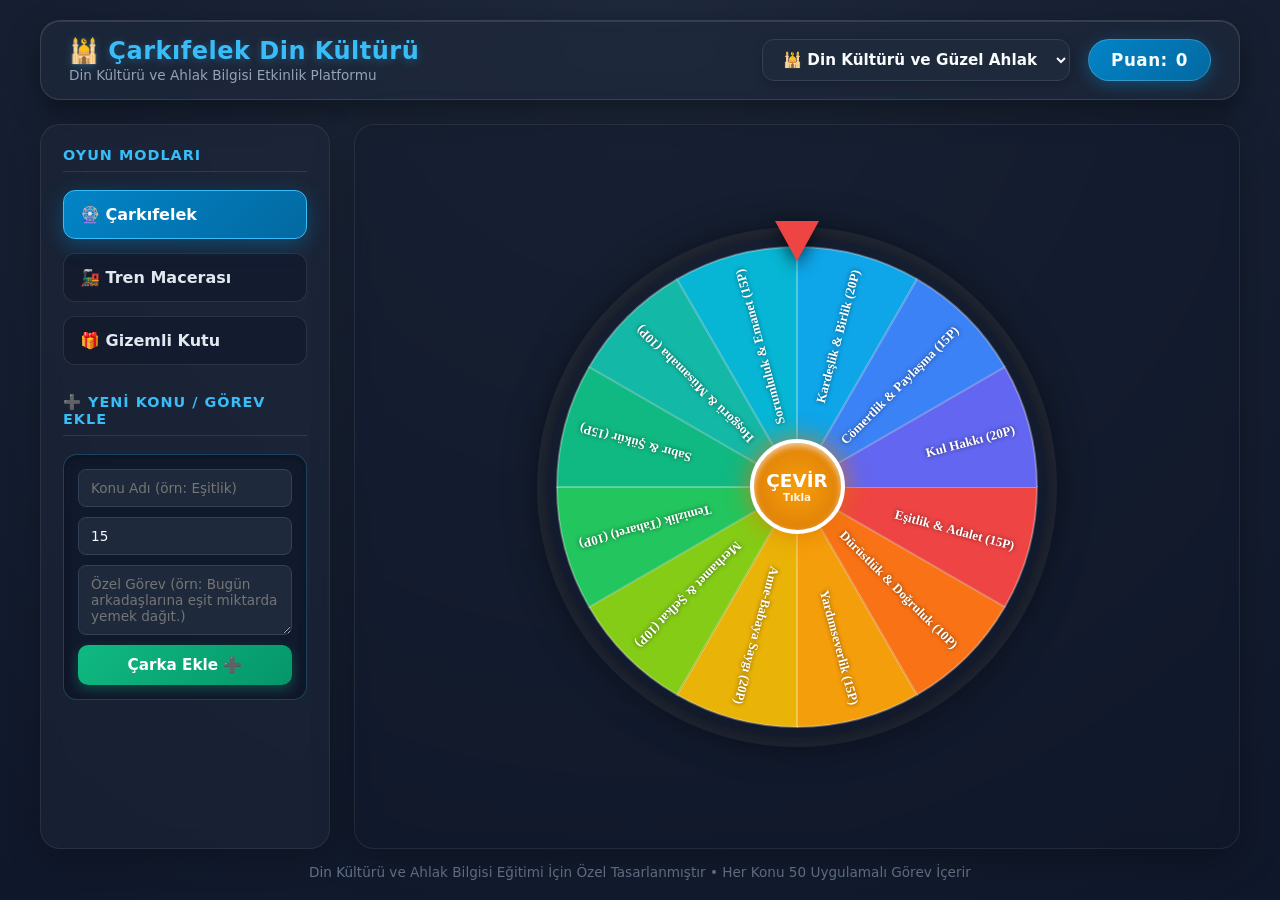
==== commit ee33329d: "Update index.html" ====
--- a/index.html
+++ b/index.html
@@ -5,243 +5,591 @@
     <meta name="viewport" content="width=device-width, initial-scale=1.0">
     <title>Çarkıfelek</title>
     <style>
+        /* --- GENEL AYARLAR VE SIFIRLAMA --- */
         * {
             box-sizing: border-box;
             margin: 0;
             padding: 0;
-            font-family: 'Segoe UI', Tahoma, Geneva, Verdana, sans-serif;
+            font-family: 'Segoe UI', system-ui, -apple-system, BlinkMacSystemFont, Roboto, sans-serif;
             user-select: none;
         }
 
+        /* Özel Kaydırma Çubuğu */
+        ::-webkit-scrollbar {
+            width: 8px;
+        }
+        ::-webkit-scrollbar-track {
+            background: rgba(15, 23, 42, 0.6);
+        }
+        ::-webkit-scrollbar-thumb {
+            background: #0284c7;
+            border-radius: 4px;
+        }
+
         body {
-            background: linear-gradient(135deg, #0f172a 0%, #1e293b 100%);
-            color: #fff;
+            background: radial-gradient(circle at top, #1e293b 0%, #0f172a 100%);
+            color: #f8fafc;
             min-height: 100vh;
             display: flex;
             flex-direction: column;
             align-items: center;
-            padding: 15px;
+            padding: 20px 15px;
             overflow-x: hidden;
         }
 
-        /* Top Header & Controls */
+        /* --- ÜST BİLGİ VE KONTROL ALANI (HEADER) --- */
         header {
             width: 100%;
             max-width: 1200px;
             display: flex;
             justify-content: space-between;
             align-items: center;
-            background: rgba(255, 255, 255, 0.05);
-            backdrop-filter: blur(10px);
-            padding: 12px 25px;
-            border-radius: 16px;
-            border: 1px solid rgba(255, 255, 255, 0.1);
-            box-shadow: 0 8px 32px rgba(0,0,0,0.3);
-            margin-bottom: 20px;
-        }
-
-        .title-box h1 { font-size: 1.4rem; color: #38bdf8; letter-spacing: 0.5px; }
-        .title-box p { font-size: 0.8rem; color: #94a3b8; }
-
-        .header-controls { display: flex; gap: 15px; align-items: center; }
+            background: rgba(30, 41, 59, 0.7);
+            backdrop-filter: blur(12px);
+            -webkit-backdrop-filter: blur(12px);
+            padding: 16px 28px;
+            border-radius: 20px;
+            border: 1px solid rgba(255, 255, 255, 0.12);
+            box-shadow: 0 10px 30px rgba(0, 0, 0, 0.4), inset 0 1px 0 rgba(255, 255, 255, 0.1);
+            margin-bottom: 24px;
+        }
+
+        .title-box h1 {
+            font-size: 1.5rem;
+            color: #38bdf8;
+            letter-spacing: 0.5px;
+            display: flex;
+            align-items: center;
+            gap: 10px;
+            text-shadow: 0 2px 10px rgba(56, 189, 248, 0.3);
+        }
+
+        .title-box p {
+            font-size: 0.85rem;
+            color: #94a3b8;
+            margin-top: 2px;
+        }
+
+        .header-controls {
+            display: flex;
+            gap: 18px;
+            align-items: center;
+        }
 
         select {
-            background: #334155; color: #f8fafc; border: 1px solid #475569;
-            padding: 8px 14px; border-radius: 8px; font-size: 0.95rem; outline: none; cursor: pointer; transition: all 0.2s;
-        }
-        select:hover { border-color: #38bdf8; }
+            background: #1e293b;
+            color: #f8fafc;
+            border: 1.5px solid #334155;
+            padding: 10px 16px;
+            border-radius: 12px;
+            font-size: 0.95rem;
+            font-weight: 600;
+            outline: none;
+            cursor: pointer;
+            transition: all 0.25s ease;
+            box-shadow: 0 4px 12px rgba(0,0,0,0.2);
+        }
+
+        select:hover, select:focus {
+            border-color: #38bdf8;
+            box-shadow: 0 0 15px rgba(56, 189, 248, 0.3);
+        }
 
         .score-board {
-            background: #0284c7; padding: 8px 18px; border-radius: 20px;
-            font-weight: bold; font-size: 1rem; box-shadow: 0 4px 12px rgba(2, 132, 199, 0.4);
-        }
-
-        /* Ana Layout */
+            background: linear-gradient(135deg, #0284c7 0%, #0369a1 100%);
+            padding: 10px 22px;
+            border-radius: 30px;
+            font-weight: 800;
+            font-size: 1.05rem;
+            letter-spacing: 0.5px;
+            border: 1px solid rgba(255, 255, 255, 0.2);
+            box-shadow: 0 4px 15px rgba(2, 132, 199, 0.4);
+            display: flex;
+            align-items: center;
+            gap: 8px;
+        }
+
+        /* --- ANA DÜZEN (LAYOUT) --- */
         .main-layout {
             display: flex;
             width: 100%;
             max-width: 1200px;
             flex: 1;
-            gap: 20px;
-        }
-
-        /* Yan Menü (Sidebar) */
+            gap: 24px;
+        }
+
+        /* --- SOL YAN MENÜ (SIDEBAR) --- */
         .sidebar {
-            width: 270px;
-            background: rgba(255, 255, 255, 0.03);
-            border-radius: 16px;
-            border: 1px solid rgba(255, 255, 255, 0.05);
-            padding: 20px;
+            width: 290px;
+            background: rgba(30, 41, 59, 0.5);
+            backdrop-filter: blur(10px);
+            border-radius: 20px;
+            border: 1px solid rgba(255, 255, 255, 0.08);
+            padding: 22px;
             display: flex;
             flex-direction: column;
-            gap: 12px;
+            gap: 14px;
+            box-shadow: 0 8px 32px rgba(0, 0, 0, 0.25);
         }
 
         .sidebar h3 {
-            font-size: 0.95rem; color: #38bdf8; margin-bottom: 5px;
-            text-transform: uppercase; border-bottom: 1px solid rgba(255,255,255,0.1); padding-bottom: 8px;
+            font-size: 0.9rem;
+            color: #38bdf8;
+            letter-spacing: 1px;
+            text-transform: uppercase;
+            border-bottom: 1px solid rgba(255, 255, 255, 0.1);
+            padding-bottom: 8px;
+            margin-bottom: 4px;
         }
 
         .mode-btn {
-            background: rgba(15, 23, 42, 0.5); border: 1px solid rgba(255,255,255,0.1);
-            color: #fff; padding: 12px; border-radius: 10px; font-size: 1rem; font-weight: bold;
-            cursor: pointer; text-align: left; transition: 0.3s;
-        }
-        .mode-btn:hover { background: rgba(56, 189, 248, 0.1); }
-        .mode-btn.active { background: #0284c7; border-color: #38bdf8; box-shadow: 0 4px 12px rgba(2, 132, 199, 0.4); }
-
-        /* YENİ: Konu / Görev Ekleme Formu */
+            background: rgba(15, 23, 42, 0.6);
+            border: 1px solid rgba(255, 255, 255, 0.1);
+            color: #e2e8f0;
+            padding: 14px 16px;
+            border-radius: 12px;
+            font-size: 1rem;
+            font-weight: 700;
+            cursor: pointer;
+            text-align: left;
+            transition: all 0.25s ease;
+            display: flex;
+            align-items: center;
+            gap: 10px;
+        }
+
+        .mode-btn:hover {
+            background: rgba(56, 189, 248, 0.15);
+            border-color: #38bdf8;
+            transform: translateX(4px);
+        }
+
+        .mode-btn.active {
+            background: linear-gradient(135deg, #0284c7 0%, #0369a1 100%);
+            border-color: #38bdf8;
+            color: #ffffff;
+            box-shadow: 0 6px 20px rgba(2, 132, 199, 0.4);
+        }
+
+        /* YENİ KONU EKLEME FORMU */
         .add-topic-box {
-            background: rgba(15, 23, 42, 0.6);
-            border: 1px solid rgba(56, 189, 248, 0.2);
-            border-radius: 12px;
-            padding: 12px;
+            background: rgba(15, 23, 42, 0.7);
+            border: 1px solid rgba(56, 189, 248, 0.25);
+            border-radius: 14px;
+            padding: 14px;
             display: flex;
             flex-direction: column;
-            gap: 8px;
-            margin-top: 10px;
+            gap: 10px;
+            box-shadow: inset 0 2px 8px rgba(0,0,0,0.3);
         }
 
         .add-topic-box input, .add-topic-box textarea {
-            background: #334155;
-            color: #fff;
-            border: 1px solid #475569;
-            border-radius: 6px;
-            padding: 8px;
+            background: #1e293b;
+            color: #f8fafc;
+            border: 1px solid #334155;
+            border-radius: 8px;
+            padding: 10px 12px;
             font-size: 0.85rem;
             outline: none;
             width: 100%;
-            resize: none;
+            transition: border-color 0.2s ease;
         }
 
         .add-topic-box input:focus, .add-topic-box textarea:focus {
             border-color: #38bdf8;
+            box-shadow: 0 0 8px rgba(56, 189, 248, 0.25);
         }
 
         .btn-add-custom {
-            background: #10b981;
+            background: linear-gradient(135deg, #10b981 0%, #059669 100%);
             color: white;
             border: none;
-            padding: 9px;
-            border-radius: 8px;
-            font-weight: bold;
-            font-size: 0.9rem;
+            padding: 11px;
+            border-radius: 10px;
+            font-weight: 800;
+            font-size: 0.95rem;
             cursor: pointer;
-            transition: 0.2s;
-            text-align: center;
+            transition: all 0.25s ease;
+            box-shadow: 0 4px 12px rgba(16, 185, 129, 0.3);
         }
 
         .btn-add-custom:hover {
-            background: #059669;
-        }
-
-        /* Oyun Ekranı */
+            transform: translateY(-2px);
+            box-shadow: 0 6px 18px rgba(16, 185, 129, 0.5);
+        }
+
+        /* --- OYUN EKRANI --- */
         .game-screen {
             flex: 1;
             display: flex;
             justify-content: center;
             align-items: center;
             position: relative;
-            background: rgba(0, 0, 0, 0.15);
-            border-radius: 16px;
-            border: 1px solid rgba(255, 255, 255, 0.05);
+            background: rgba(15, 23, 42, 0.4);
+            backdrop-filter: blur(8px);
+            border-radius: 20px;
+            border: 1px solid rgba(255, 255, 255, 0.08);
             overflow: hidden;
-            min-height: 550px;
+            min-height: 580px;
             transition: transform 1s cubic-bezier(0.25, 1, 0.5, 1);
             transform-origin: center bottom;
-        }
-        
+            box-shadow: 0 10px 40px rgba(0, 0, 0, 0.3);
+        }
+
         .game-screen.zoomed {
-            transform: scale(2.5) translateY(10%); 
-        }
-
-        .game-mode { display: none; width: 100%; height: 100%; justify-content: center; align-items: center; flex-direction: column; }
-        .game-mode.active { display: flex; animation: fadeIn 0.4s; }
-
-        @keyframes fadeIn { from { opacity: 0; } to { opacity: 1; } }
-
-        /* Çarkıfelek CSS */
-        .wheel-wrapper { position: relative; width: 500px; height: 500px; display: flex; justify-content: center; align-items: center; margin: 10px 0; }
+            transform: scale(2.4) translateY(12%);
+        }
+
+        .game-mode {
+            display: none;
+            width: 100%;
+            height: 100%;
+            justify-content: center;
+            align-items: center;
+            flex-direction: column;
+        }
+
+        .game-mode.active {
+            display: flex;
+            animation: fadeIn 0.4s ease-out;
+        }
+
+        @keyframes fadeIn {
+            from { opacity: 0; transform: scale(0.98); }
+            to { opacity: 1; transform: scale(1); }
+        }
+
+        /* --- 1. ÇARKIFELEK --- */
+        .wheel-wrapper {
+            position: relative;
+            width: 500px;
+            height: 500px;
+            display: flex;
+            justify-content: center;
+            align-items: center;
+            margin: 10px 0;
+        }
+
         .pointer {
-            position: absolute; top: -15px; left: 50%; transform: translateX(-50%); width: 0; height: 0;
-            border-left: 20px solid transparent; border-right: 20px solid transparent; border-top: 38px solid #ef4444; z-index: 10;
-            filter: drop-shadow(0 4px 6px rgba(0,0,0,0.5));
-        }
-        canvas { border-radius: 50%; box-shadow: 0 0 35px rgba(0, 0, 0, 0.6), 0 0 0 8px rgba(255, 255, 255, 0.1); }
+            position: absolute;
+            top: -16px;
+            left: 50%;
+            transform: translateX(-50%);
+            width: 0;
+            height: 0;
+            border-left: 22px solid transparent;
+            border-right: 22px solid transparent;
+            border-top: 40px solid #ef4444;
+            z-index: 10;
+            filter: drop-shadow(0 6px 8px rgba(0,0,0,0.6));
+        }
+
+        canvas {
+            border-radius: 50%;
+            box-shadow: 0 0 40px rgba(0, 0, 0, 0.7), 0 0 0 10px rgba(255, 255, 255, 0.08);
+        }
+
         .spin-btn {
-            position: absolute; width: 90px; height: 90px; background: radial-gradient(circle, #f59e0b 0%, #d97706 100%);
-            border: 4px solid #ffffff; border-radius: 50%; color: #ffffff; font-weight: 900; font-size: 1.1rem;
-            display: flex; flex-direction: column; justify-content: center; align-items: center; cursor: pointer;
-            box-shadow: 0 0 20px rgba(217, 119, 6, 0.8), inset 0 2px 5px rgba(255,255,255,0.5); z-index: 5; transition: transform 0.2s;
-        }
-        .spin-btn:active { transform: scale(0.95); }
-        .spin-btn span { font-size: 0.65rem; font-weight: normal; opacity: 0.9; }
-
-        /* Tren Animasyonu CSS */
-        .train-world { position: relative; width: 100%; height: 100%; display: flex; flex-direction: column; justify-content: flex-end; }
-        .railway { width: 100%; height: 25px; background: #334155; position: absolute; bottom: 60px; border-top: 3px solid #94a3b8; border-bottom: 3px solid #94a3b8; z-index: 2; }
-        .tunnel { position: absolute; right: -40px; bottom: 62px; font-size: 11rem; z-index: 10; line-height: 0.8; text-shadow: -10px 0 20px rgba(0,0,0,0.8); }
-        
+            position: absolute;
+            width: 95px;
+            height: 95px;
+            background: radial-gradient(circle, #f59e0b 0%, #d97706 100%);
+            border: 4px solid #ffffff;
+            border-radius: 50%;
+            color: #ffffff;
+            font-weight: 900;
+            font-size: 1.15rem;
+            display: flex;
+            flex-direction: column;
+            justify-content: center;
+            align-items: center;
+            cursor: pointer;
+            box-shadow: 0 0 25px rgba(217, 119, 6, 0.8), inset 0 3px 6px rgba(255,255,255,0.6);
+            z-index: 5;
+            transition: all 0.2s ease;
+        }
+
+        .spin-btn:hover {
+            transform: scale(1.06);
+        }
+
+        .spin-btn:active {
+            transform: scale(0.95);
+        }
+
+        .spin-btn span {
+            font-size: 0.65rem;
+            font-weight: 600;
+            opacity: 0.9;
+        }
+
+        /* --- 2. TREN ANIMASYONU --- */
+        .train-world {
+            position: relative;
+            width: 100%;
+            height: 100%;
+            display: flex;
+            flex-direction: column;
+            justify-content: flex-end;
+        }
+
+        .railway {
+            width: 100%;
+            height: 25px;
+            background: #334155;
+            position: absolute;
+            bottom: 60px;
+            border-top: 3px solid #94a3b8;
+            border-bottom: 3px solid #94a3b8;
+            z-index: 2;
+        }
+
+        .tunnel {
+            position: absolute;
+            right: -40px;
+            bottom: 62px;
+            font-size: 11rem;
+            z-index: 10;
+            line-height: 0.8;
+            text-shadow: -10px 0 20px rgba(0,0,0,0.8);
+        }
+
         .train {
-            position: absolute; left: -250px; bottom: 70px; font-size: 6rem; z-index: 5;
+            position: absolute;
+            left: -250px;
+            bottom: 70px;
+            font-size: 6rem;
+            z-index: 5;
             transition: transform 3.5s cubic-bezier(0.25, 0.1, 0.25, 1);
         }
-        .train.go { transform: translateX(1200px); }
-        
+
+        .train.go {
+            transform: translateX(1200px);
+        }
+
         .box-drop {
-            position: absolute; left: 50%; top: -250px; transform: translateX(-50%); font-size: 4rem; cursor: pointer;
+            position: absolute;
+            left: 50%;
+            top: -250px;
+            transform: translateX(-50%);
+            font-size: 4rem;
+            cursor: pointer;
             transition: top 0.6s cubic-bezier(0.5, 1.5, 0.8, 1), transform 0.3s, opacity 0.3s;
-            filter: drop-shadow(0 10px 15px rgba(0,0,0,0.6)); opacity: 0; z-index: 15; text-align: center;
-        }
-        .box-drop.falling { top: calc(100% - 150px); opacity: 1; } 
-        .box-drop:hover { transform: translateX(-50%) scale(1.1); }
-        
+            filter: drop-shadow(0 12px 20px rgba(0,0,0,0.7));
+            opacity: 0;
+            z-index: 15;
+            text-align: center;
+        }
+
+        .box-drop.falling {
+            top: calc(100% - 150px);
+            opacity: 1;
+        }
+
+        .box-drop:hover {
+            transform: translateX(-50%) scale(1.1);
+        }
+
         .box-drop.opening {
-            transform: translateX(-50%) scale(3);
+            transform: translateX(-50%) scale(3.5);
             opacity: 0;
             transition: transform 0.8s cubic-bezier(0.25, 1, 0.5, 1), opacity 0.8s ease-out;
             pointer-events: none;
         }
 
         .start-train-btn {
-            background: #8b5cf6; color: white; border: none; padding: 15px 35px; border-radius: 12px; font-size: 1.2rem;
-            font-weight: bold; cursor: pointer; margin-bottom: 250px; box-shadow: 0 4px 15px rgba(139, 92, 246, 0.5); z-index: 20; position: relative;
-        }
-        
+            background: linear-gradient(135deg, #8b5cf6 0%, #6d28d9 100%);
+            color: white;
+            border: none;
+            padding: 16px 40px;
+            border-radius: 14px;
+            font-size: 1.25rem;
+            font-weight: 800;
+            cursor: pointer;
+            margin-bottom: 250px;
+            box-shadow: 0 6px 20px rgba(139, 92, 246, 0.5);
+            z-index: 20;
+            position: relative;
+            transition: all 0.25s ease;
+        }
+
+        .start-train-btn:hover {
+            transform: translateY(-3px);
+            box-shadow: 0 10px 25px rgba(139, 92, 246, 0.7);
+        }
+
         .flash-overlay {
-            position: absolute; top: 0; left: 0; width: 100%; height: 100%;
-            background: white; opacity: 0; z-index: 50; pointer-events: none;
+            position: absolute;
+            top: 0;
+            left: 0;
+            width: 100%;
+            height: 100%;
+            background: white;
+            opacity: 0;
+            z-index: 50;
+            pointer-events: none;
             transition: opacity 0.5s ease-out;
         }
-        .flash-overlay.flash { opacity: 0.8; }
-
-        /* Gizemli Kutu CSS */
-        .mystery-box { font-size: 8rem; cursor: pointer; filter: drop-shadow(0 10px 20px rgba(0,0,0,0.5)); transition: transform 0.2s; }
-        .mystery-box:hover { transform: scale(1.05); }
-        .mystery-box.shake { animation: shake 0.5s cubic-bezier(.36,.07,.19,.97) both; }
-        @keyframes shake { 10%, 90% { transform: translate3d(-5px, 0, 0); } 20%, 80% { transform: translate3d(5px, 0, 0); } 30%, 50%, 70% { transform: translate3d(-10px, 0, 0) rotate(-5deg); } 40%, 60% { transform: translate3d(10px, 0, 0) rotate(5deg); } }
-
-        /* Modal (Soru Gösterimi) CSS */
-        .modal-overlay { position: fixed; top: 0; left: 0; width: 100vw; height: 100vh; background: rgba(15, 23, 42, 0.85); backdrop-filter: blur(8px); display: flex; justify-content: center; align-items: center; z-index: 100; opacity: 0; visibility: hidden; transition: 0.5s ease; }
-        .modal-overlay.active { opacity: 1; visibility: visible; transition-delay: 0.3s; } 
-        .modal-card { background: #1e293b; border: 2px solid #38bdf8; border-radius: 24px; padding: 35px; width: 90%; max-width: 650px; text-align: center; box-shadow: 0 25px 50px -12px rgba(0, 0, 0, 0.7); transform: scale(0.3); transition: 0.7s cubic-bezier(0.34, 1.56, 0.64, 1); }
-        .modal-overlay.active .modal-card { transform: scale(1); }
-        .modal-header { display: inline-block; background: rgba(56, 189, 248, 0.15); color: #38bdf8; padding: 6px 16px; border-radius: 20px; font-size: 0.9rem; font-weight: 600; margin-bottom: 12px; }
-        .modal-title { font-size: 2.2rem; color: #f8fafc; margin-bottom: 5px; font-weight: 800; }
-        .modal-points { font-size: 1.2rem; color: #fbbf24; font-weight: 700; margin-bottom: 20px; }
-        .task-box { background: #0f172a; border-radius: 16px; padding: 22px; font-size: 1.25rem; color: #e2e8f0; line-height: 1.6; margin-bottom: 25px; border: 1px dashed rgba(255, 255, 255, 0.15); display: flex; align-items: center; justify-content: center; min-height: 100px; }
-        .modal-actions { display: flex; gap: 15px; justify-content: center; }
-        .btn { padding: 12px 28px; border-radius: 12px; font-size: 1rem; font-weight: bold; cursor: pointer; border: none; color: white; display: flex; align-items: center; gap: 8px; }
-        .btn-remove { background: #ef4444; } .btn-spin { background: #10b981; }
-
-        footer { font-size: 0.8rem; color: #64748b; margin-top: 10px; text-align: center; width: 100%; }
-
+
+        .flash-overlay.flash {
+            opacity: 0.85;
+        }
+
+        /* --- 3. GİZEMLİ KUTU --- */
+        .mystery-box {
+            font-size: 8.5rem;
+            cursor: pointer;
+            filter: drop-shadow(0 15px 25px rgba(0,0,0,0.6));
+            transition: transform 0.3s cubic-bezier(0.34, 1.56, 0.64, 1);
+        }
+
+        .mystery-box:hover {
+            transform: scale(1.12) rotate(3deg);
+        }
+
+        .mystery-box.shake {
+            animation: shake 0.5s cubic-bezier(.36,.07,.19,.97) both;
+        }
+
+        @keyframes shake {
+            10%, 90% { transform: translate3d(-6px, 0, 0); }
+            20%, 80% { transform: translate3d(6px, 0, 0); }
+            30%, 50%, 70% { transform: translate3d(-12px, 0, 0) rotate(-6deg); }
+            40%, 60% { transform: translate3d(12px, 0, 0) rotate(6deg); }
+        }
+
+        /* --- MODAL (SORU PENCERESİ) --- */
+        .modal-overlay {
+            position: fixed;
+            top: 0;
+            left: 0;
+            width: 100vw;
+            height: 100vh;
+            background: rgba(15, 23, 42, 0.85);
+            backdrop-filter: blur(10px);
+            display: flex;
+            justify-content: center;
+            align-items: center;
+            z-index: 100;
+            opacity: 0;
+            visibility: hidden;
+            transition: all 0.4s ease;
+        }
+
+        .modal-overlay.active {
+            opacity: 1;
+            visibility: visible;
+            transition-delay: 0.2s;
+        }
+
+        .modal-card {
+            background: #1e293b;
+            border: 2px solid #38bdf8;
+            border-radius: 28px;
+            padding: 40px;
+            width: 90%;
+            max-width: 650px;
+            text-align: center;
+            box-shadow: 0 30px 60px -12px rgba(0, 0, 0, 0.8), 0 0 30px rgba(56, 189, 248, 0.2);
+            transform: scale(0.3);
+            transition: transform 0.6s cubic-bezier(0.34, 1.56, 0.64, 1);
+        }
+
+        .modal-overlay.active .modal-card {
+            transform: scale(1);
+        }
+
+        .modal-header {
+            display: inline-block;
+            background: rgba(56, 189, 248, 0.15);
+            color: #38bdf8;
+            padding: 8px 20px;
+            border-radius: 20px;
+            font-size: 0.95rem;
+            font-weight: 700;
+            margin-bottom: 14px;
+            border: 1px solid rgba(56, 189, 248, 0.3);
+        }
+
+        .modal-title {
+            font-size: 2.3rem;
+            color: #f8fafc;
+            margin-bottom: 6px;
+            font-weight: 800;
+        }
+
+        .modal-points {
+            font-size: 1.25rem;
+            color: #fbbf24;
+            font-weight: 800;
+            margin-bottom: 22px;
+        }
+
+        .task-box {
+            background: #0f172a;
+            border-radius: 18px;
+            padding: 26px;
+            font-size: 1.3rem;
+            color: #f1f5f9;
+            line-height: 1.6;
+            margin-bottom: 28px;
+            border: 1px dashed rgba(255, 255, 255, 0.2);
+            display: flex;
+            align-items: center;
+            justify-content: center;
+            min-height: 110px;
+            box-shadow: inset 0 2px 10px rgba(0,0,0,0.5);
+        }
+
+        .modal-actions {
+            display: flex;
+            gap: 16px;
+            justify-content: center;
+        }
+
+        .btn {
+            padding: 14px 30px;
+            border-radius: 14px;
+            font-size: 1.05rem;
+            font-weight: 800;
+            cursor: pointer;
+            border: none;
+            color: white;
+            display: flex;
+            align-items: center;
+            gap: 10px;
+            transition: all 0.25s ease;
+        }
+
+        .btn-remove {
+            background: linear-gradient(135deg, #ef4444 0%, #dc2626 100%);
+            box-shadow: 0 4px 15px rgba(239, 68, 68, 0.4);
+        }
+
+        .btn-spin {
+            background: linear-gradient(135deg, #10b981 0%, #059669 100%);
+            box-shadow: 0 4px 15px rgba(16, 185, 129, 0.4);
+        }
+
+        .btn:hover {
+            transform: translateY(-2px);
+            filter: brightness(1.1);
+        }
+
+        footer {
+            font-size: 0.85rem;
+            color: #64748b;
+            margin-top: 15px;
+            text-align: center;
+            width: 100%;
+        }
+
+        /* DÜŞÜK EKRAN UYUMLULUĞU (RESPONSIVE) */
         @media (max-width: 768px) {
             .main-layout { flex-direction: column; }
-            .sidebar { width: 100%; flex-direction: row; flex-wrap: wrap; justify-content: center; }
-            .sidebar h3 { width: 100%; text-align: center; }
-            .wheel-wrapper { width: 320px; height: 320px; }
-            header { flex-direction: column; gap: 10px; text-align: center; }
+            .sidebar { width: 100%; }
+            .wheel-wrapper { width: 330px; height: 330px; }
+            header { flex-direction: column; gap: 12px; text-align: center; }
             .box-drop.falling { top: calc(100% - 130px); }
         }
     </style>
@@ -254,7 +602,6 @@
             <p>Din Kültürü ve Ahlak Bilgisi Etkinlik Platformu</p>
         </div>
         <div class="header-controls">
-            <!-- Sadece Din Kültürü Seçeneği Bırakıldı -->
             <select id="presetSelect" onchange="changePreset()">
                 <option value="din_kulturu">🕌 Din Kültürü ve Güzel Ahlak</option>
                 <option value="din_ibadet">🤲 İbadetler ve Temel Bilgiler</option>
@@ -271,7 +618,7 @@
             <button class="mode-btn" onclick="setMode('train', this)">🚂 Tren Macerası</button>
             <button class="mode-btn" onclick="setMode('box', this)">🎁 Gizemli Kutu</button>
 
-            <!-- YENİ: Kendimiz Ekleyebilelim Paneli -->
+            <!-- KENDİMİZ EKLEYEBİLELİM FORMU -->
             <h3 style="margin-top: 15px;">➕ Yeni Konu / Görev Ekle</h3>
             <div class="add-topic-box">
                 <input type="text" id="newTopicName" placeholder="Konu Adı (örn: Eşitlik)" />
@@ -367,7 +714,6 @@
         function generate50Tasks(categoryName, customFirstTask) {
             const tasks = [];
             
-            // Eğer özel bir görev girilmişse 1. sıraya ekle
             if (customFirstTask && customFirstTask.trim() !== "") {
                 tasks.push(`[${categoryName} - Görev 1]: ${customFirstTask}`);
             } else {
@@ -382,7 +728,6 @@
                 }
             }
 
-            // 50 Göreve Tamamlayan Uygulamalı Din Kültürü Görev Şablonları
             const actionTemplates = [
                 `Bugün sınıfta veya evde "${categoryName}" ilkesini uyguladığın somut bir davranışı arkadaşlarınla paylaş.`,
                 `Peygamberimizin "${categoryName}" ile ilgili bir hadis-i şerifini öğrenip bir arkadaşına anlat.`,
@@ -407,7 +752,6 @@
             return tasks;
         }
 
-        // Sadece Din Kültürü Veri Tabanı
         let rawPresets = {
             din_kulturu: [
                 { name: "Eşitlik & Adalet", points: 15, customTask: "Bugün arkadaşlarına veya kardeşlerine eşit miktarda yemek/ikram dağıt." },
@@ -444,7 +788,6 @@
             drawWheel();
         }
 
-        // KENDİMİZ KULLANICI OLARAK KONU VE GÖREV EKLEME
         function addNewCustomTopic() {
             const topicName = document.getElementById("newTopicName").value.trim();
             const topicPoints = parseInt(document.getElementById("newTopicPoints").value) || 10;
@@ -464,7 +807,6 @@
 
             activeSlices.push(newSlice);
             
-            // Formu Temizle
             document.getElementById("newTopicName").value = "";
             document.getElementById("newTopicCustomTask").value = "";
 
@@ -575,7 +917,6 @@
             playSound('win'); document.getElementById("resultModal").classList.add("active");
         }
 
-        // Modal Butonları
         function removeCurrentSlice() { 
             if (selectedSliceIndex !== -1) { activeSlices.splice(selectedSliceIndex, 1); selectedSliceIndex = -1; drawWheel(); } 
             closeModal(); 
